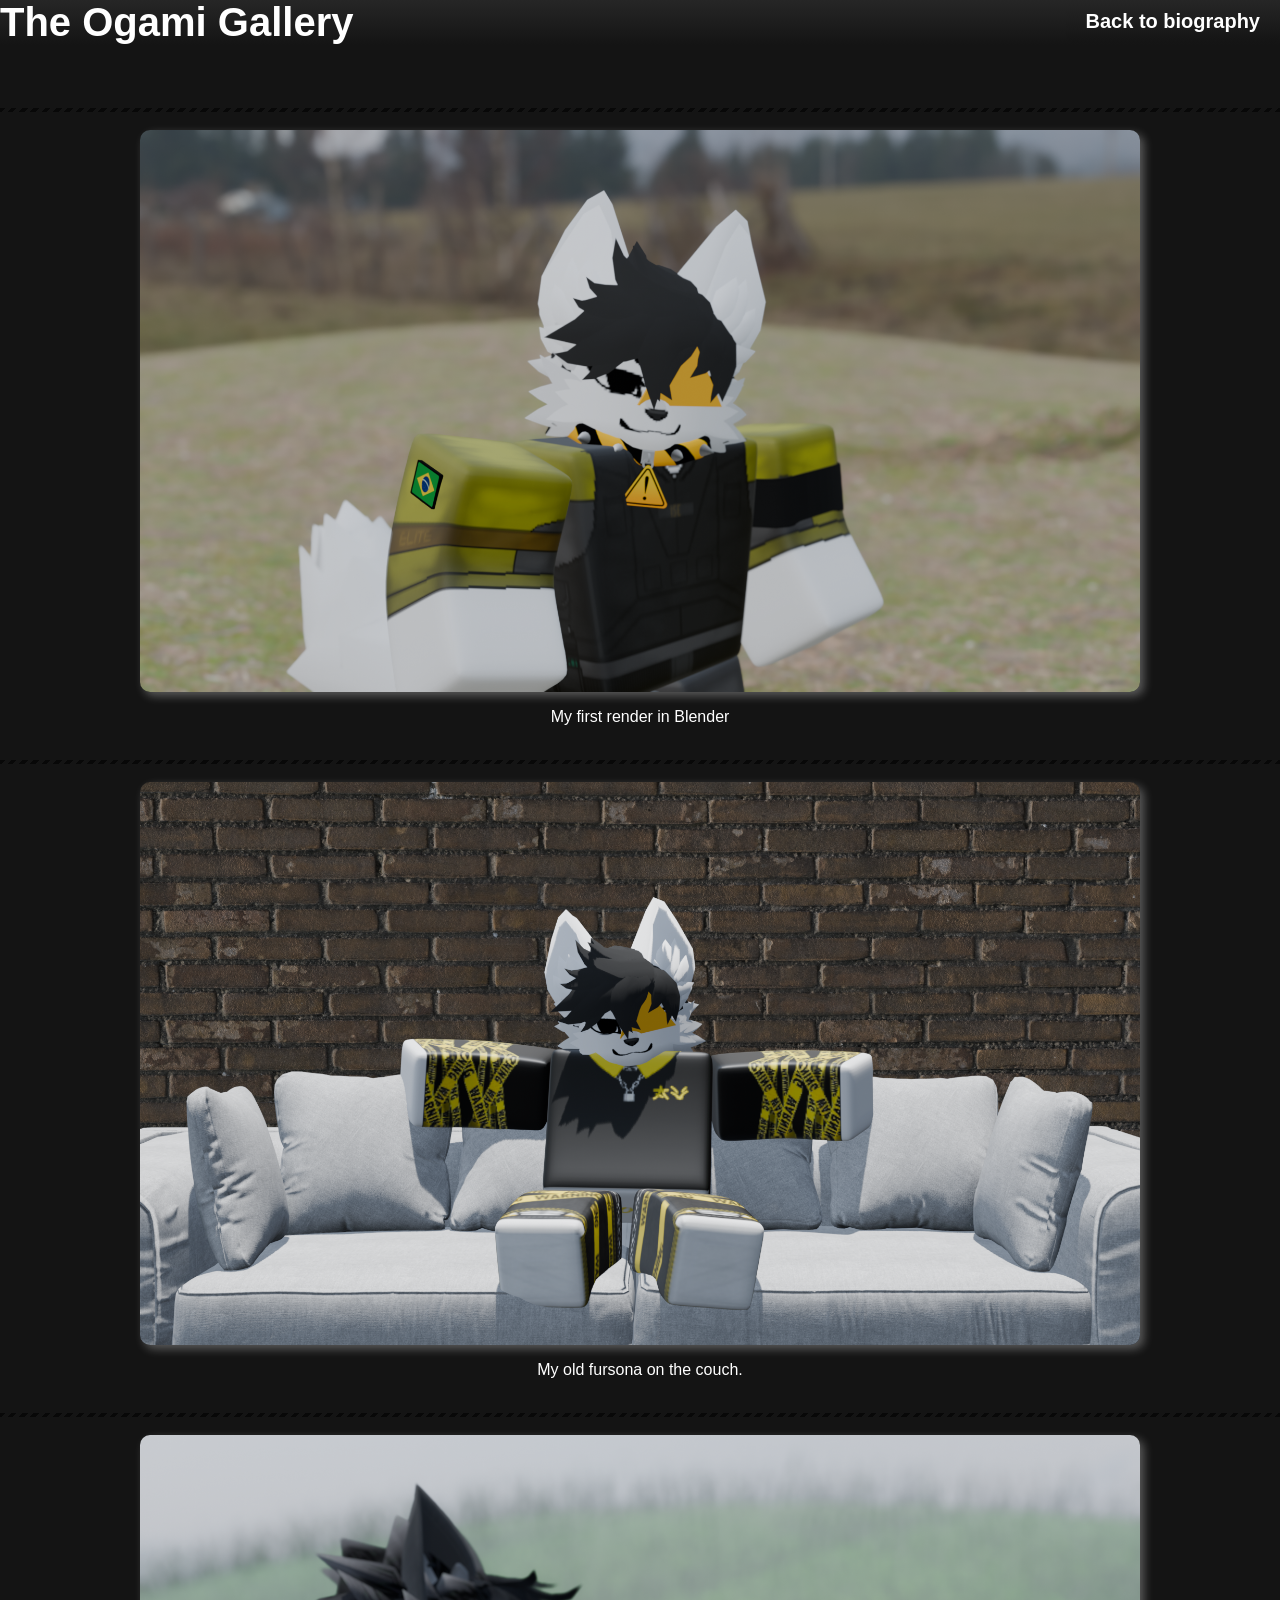
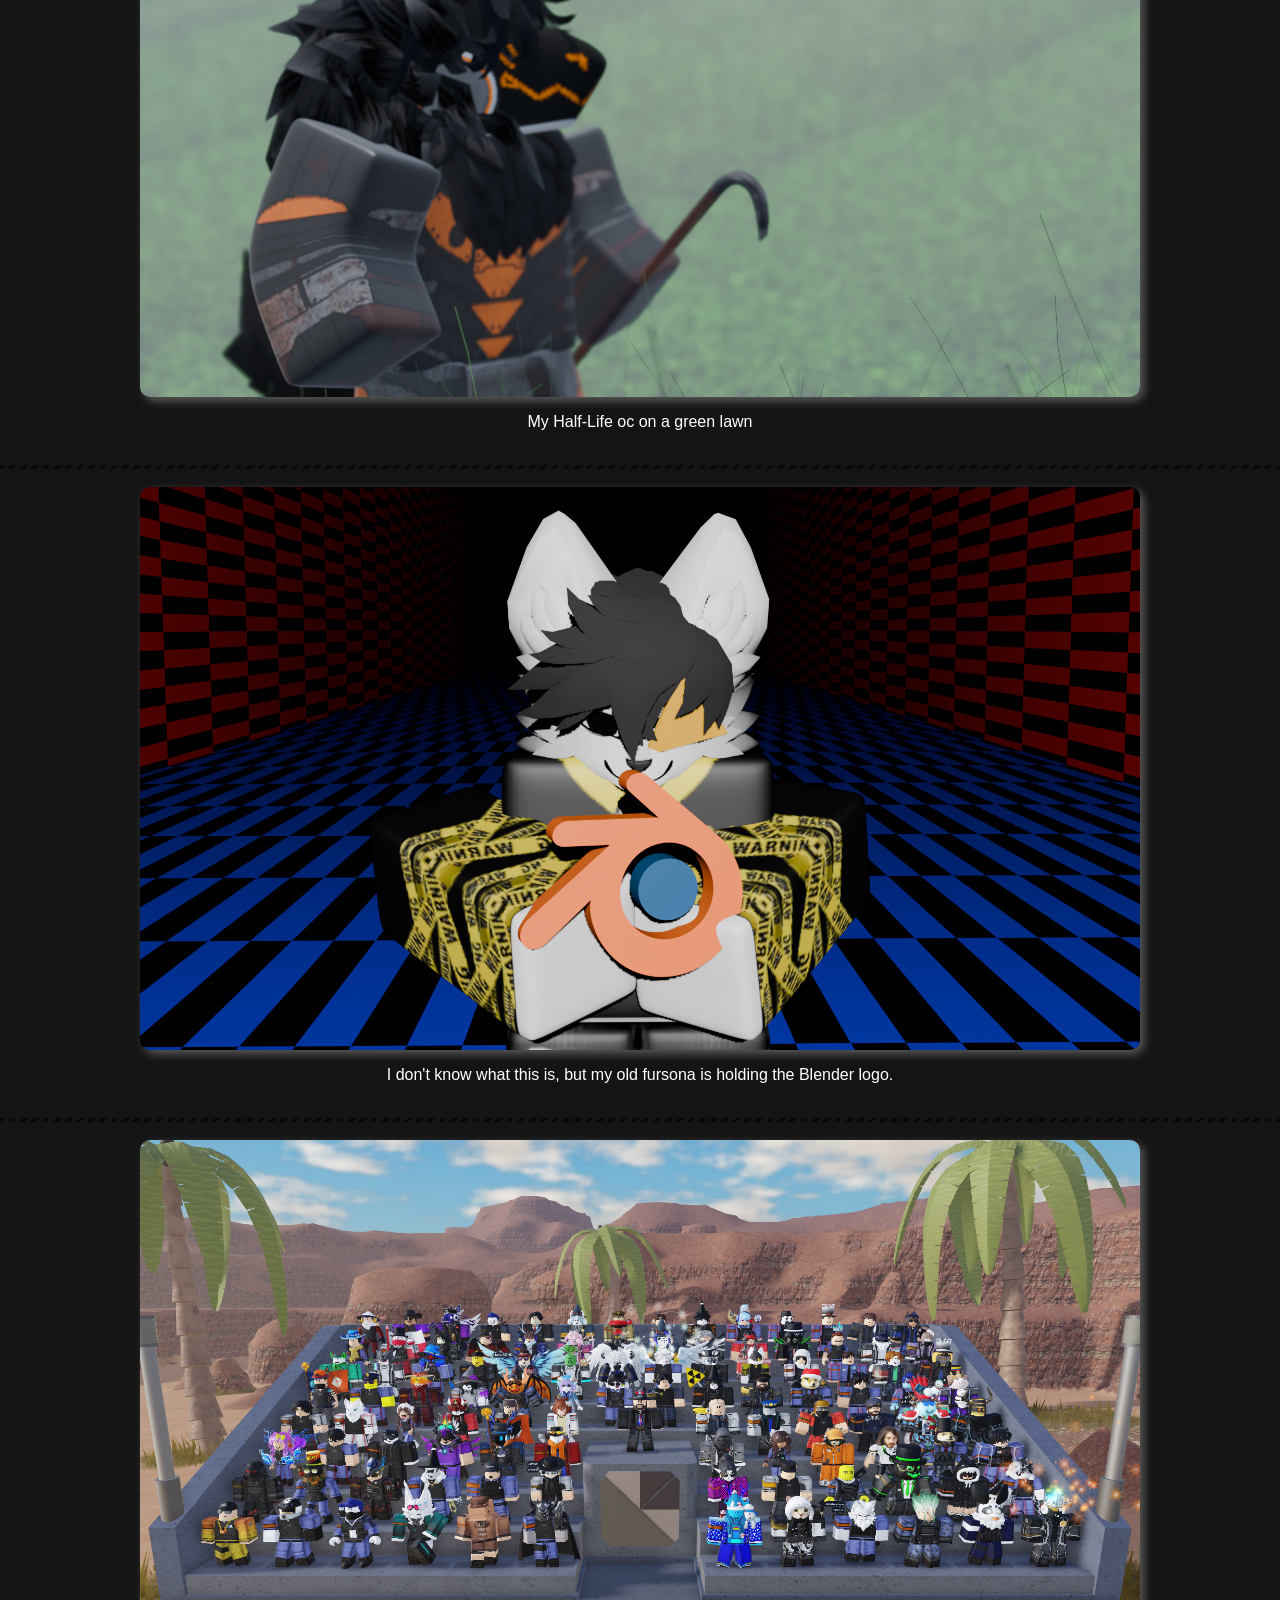
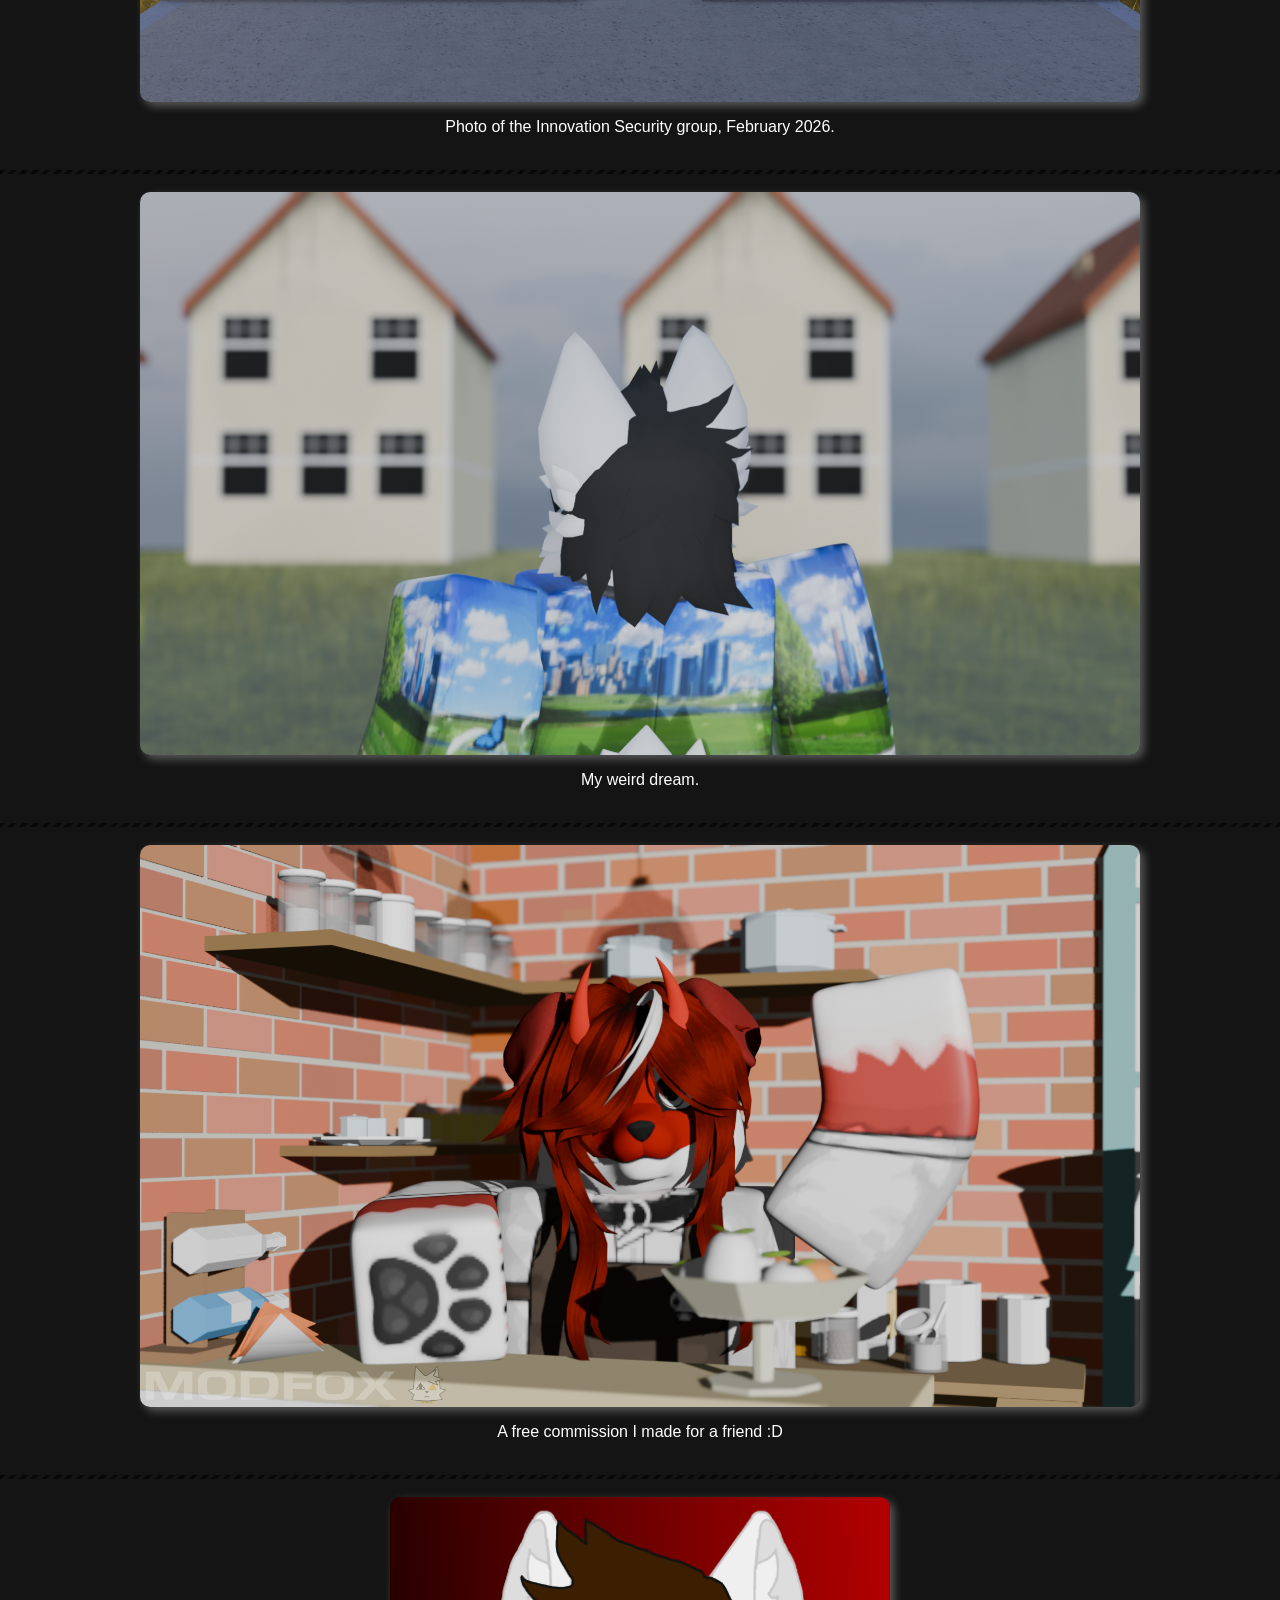
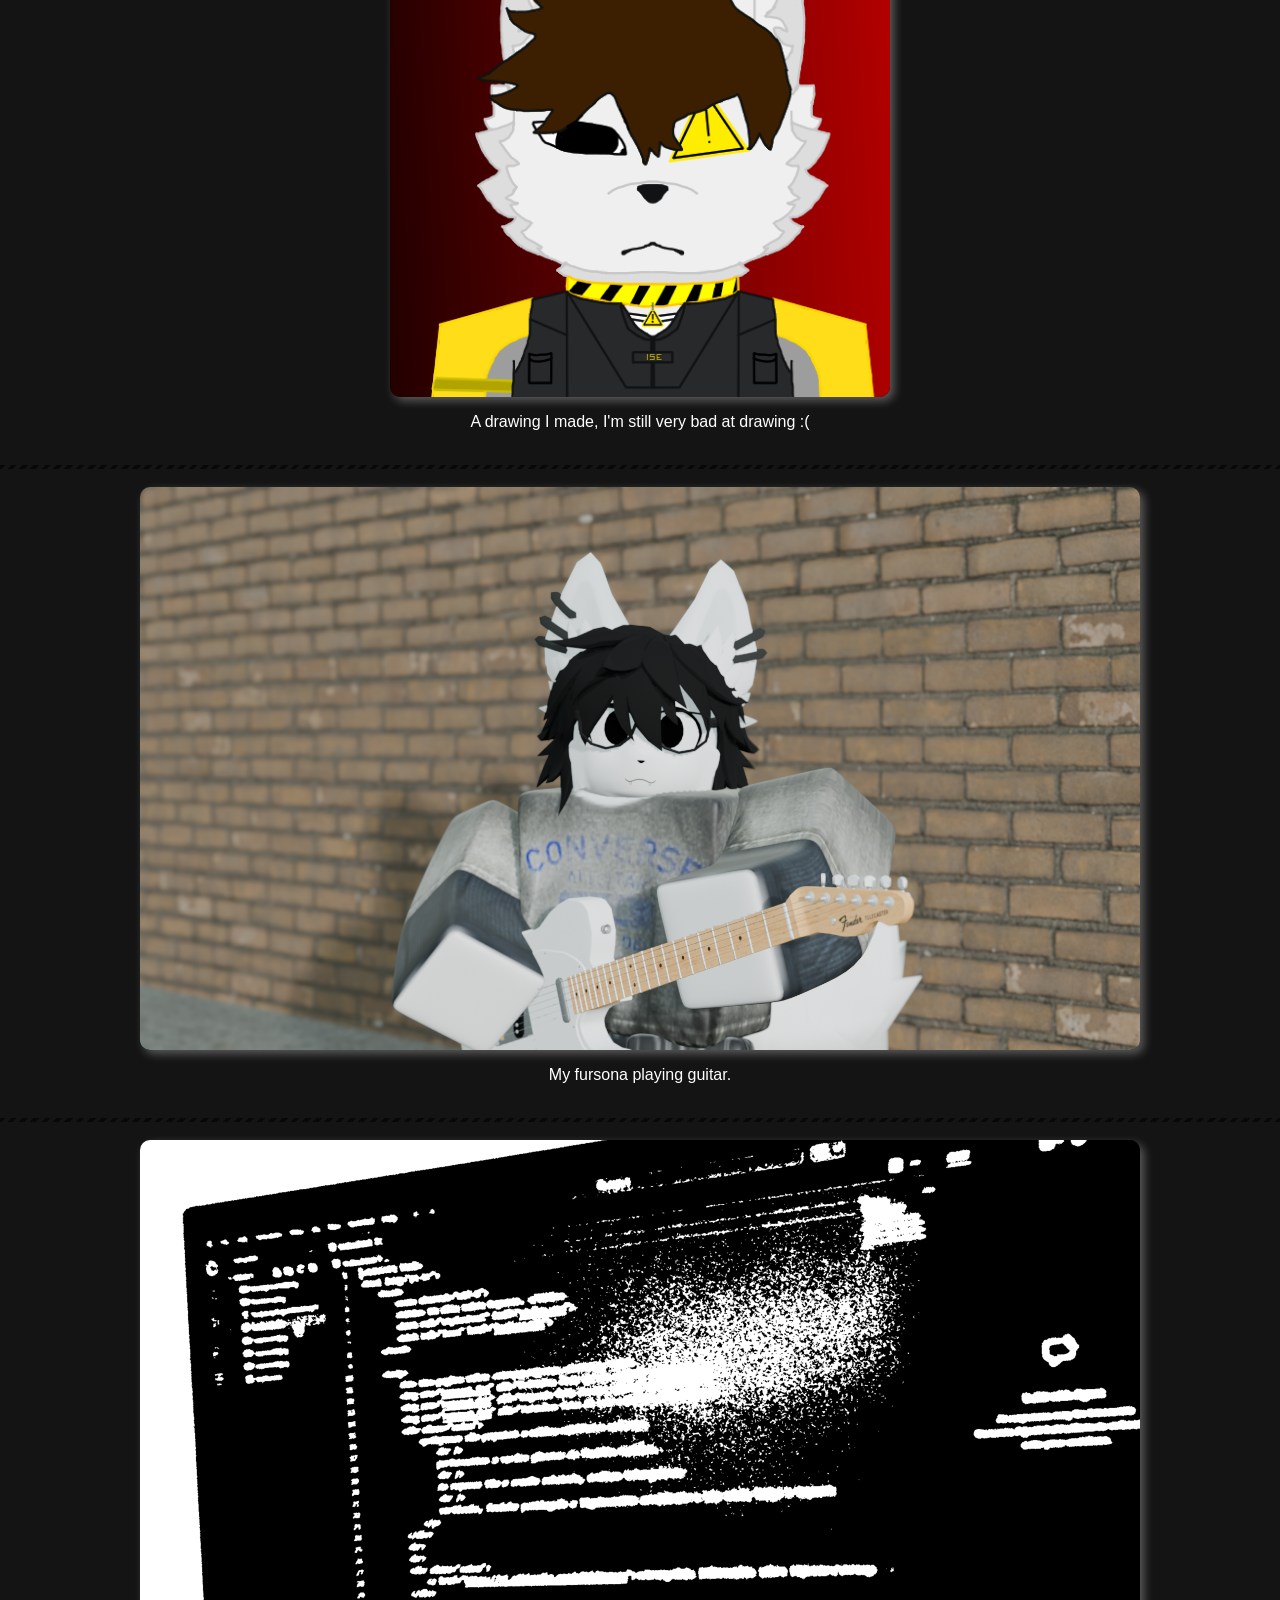
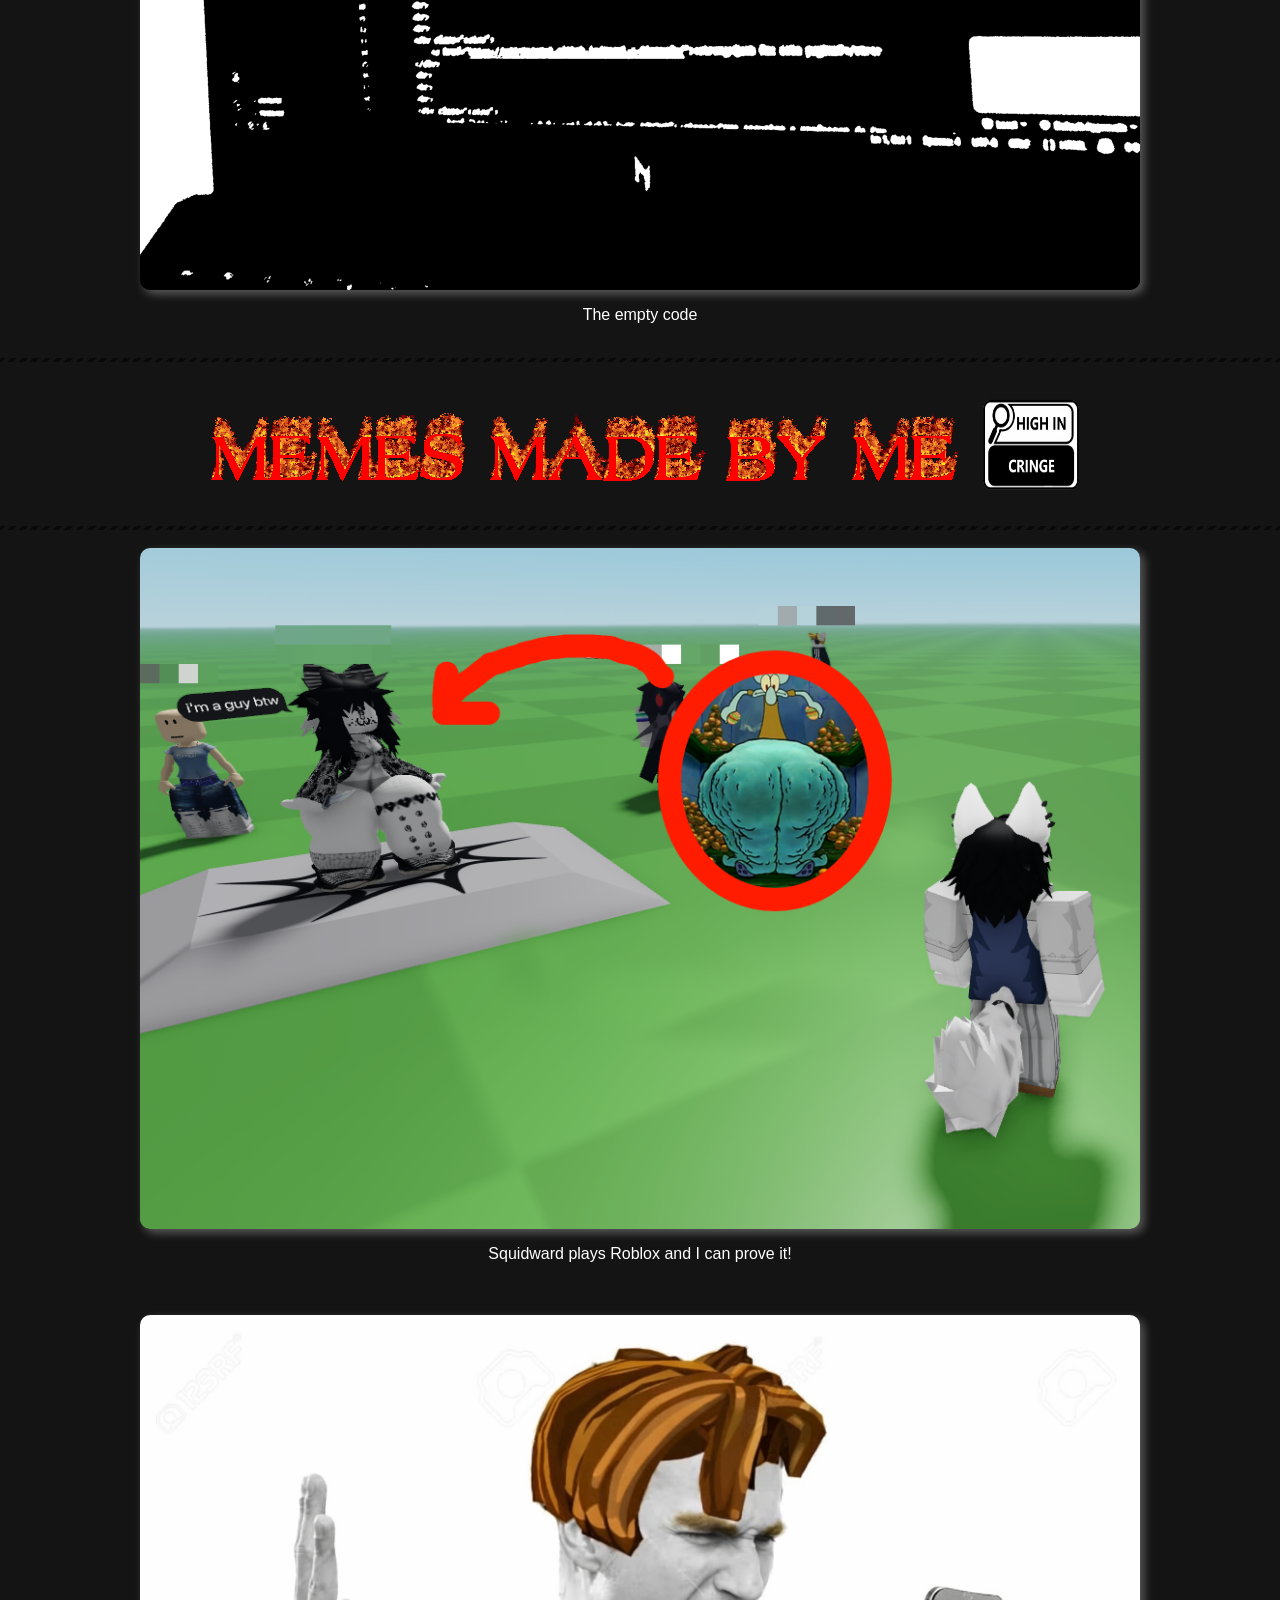
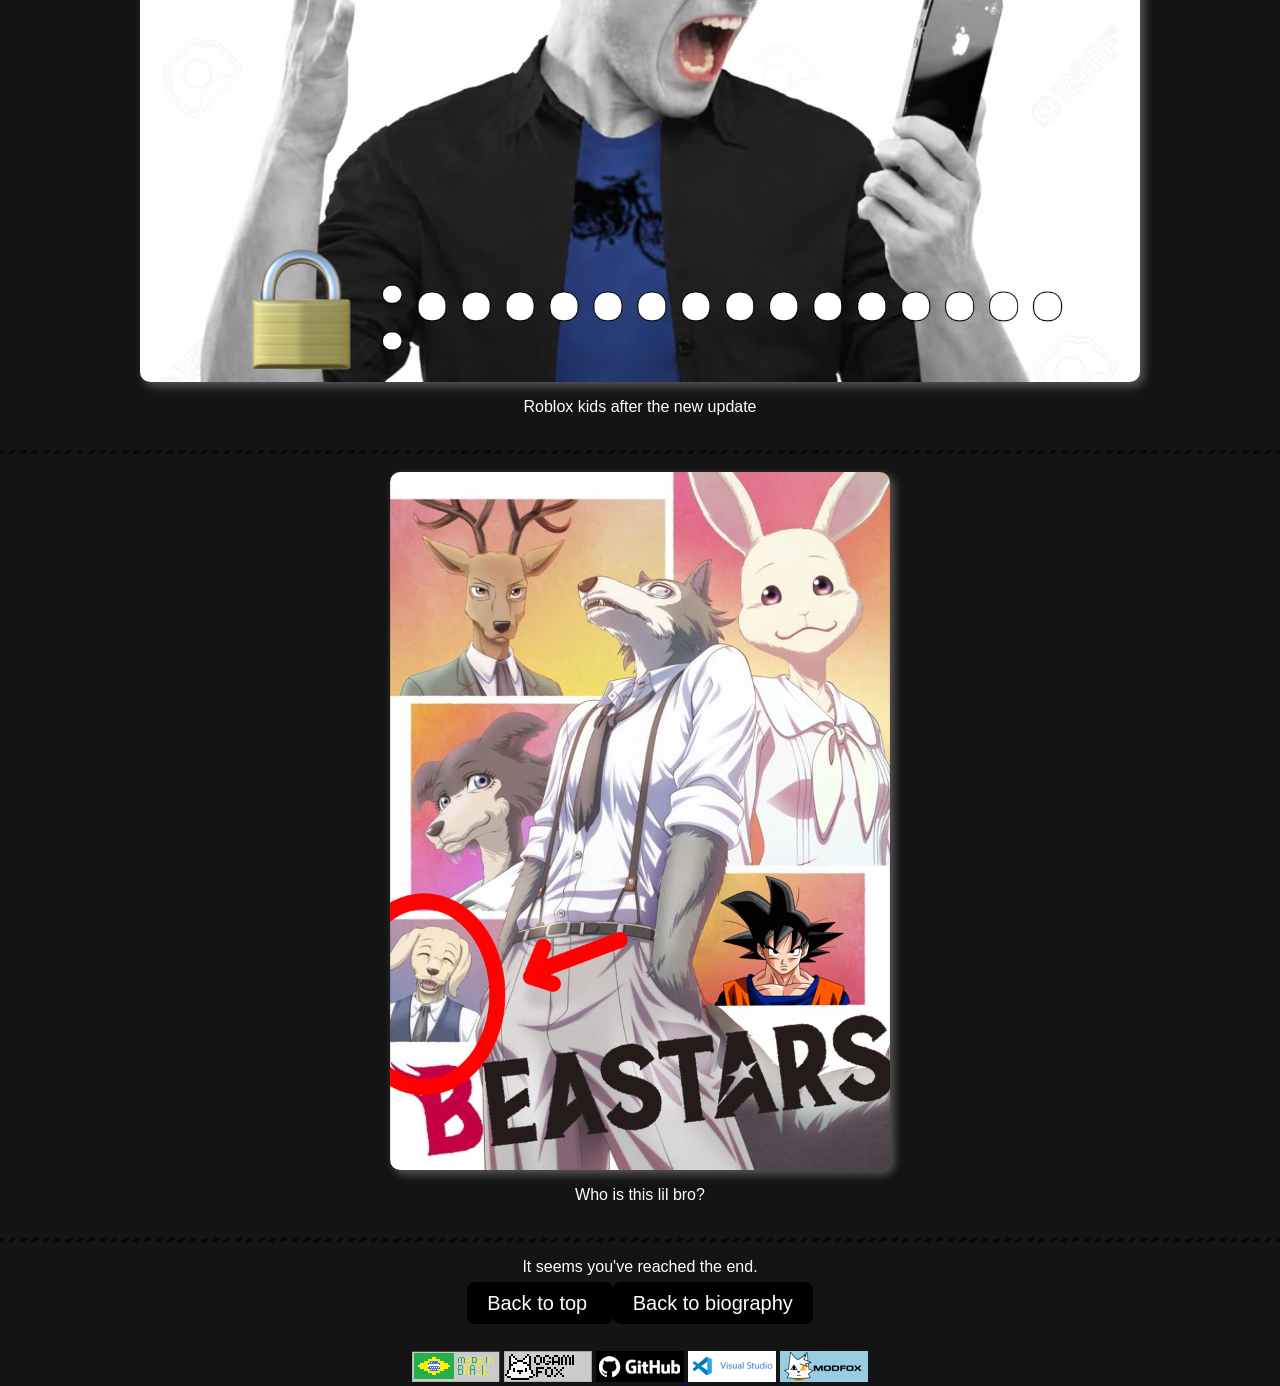
==== galeria.html @ 30179aae "Add files via upload" ====
<html lang="en">
<head>
    <meta charset="UTF-8">
    <meta name="viewport" content="width=device-width, initial-scale=1.0">
    <title>Ogami's Gallery</title>
    <link rel="stylesheet" href="gstyles.css">
    <link rel="icon" href="photosource/obi/FoxIco.png">
</head>
<body>
    <h1 class="title"> The Ogami Gallery <a href="https://p3dr0r4p0s0.github.io/Ogami-s-Biografy/" class="voltar"> Back to biography </a></h1>
    <p class="quebralinha"></p>
    <br>
    <br>
    <div class="linha"></div>
    <br>
    <img src="photosource/ogp/OgamiBlender.png" class="imagem" width="1000">
    <p class="quebralinha"></p>
    <p class="nome"> My first render in Blender </p>
    <br>
    <div class="linha"></div>
    <br>
    <img src="photosource/ogp/OgamiOnSofa.png" class="imagem" width="1000">
    <p class="quebralinha"></p>
    <p class="nome"> My old fursona on the couch. </p>
    <br>
    <div class="linha"></div>
    <br>
    <img src="photosource/ogp/ProtogenOnGreenLand.png" class="imagem" width="1000">
    <p class="quebralinha"></p>
    <p class="nome"> My Half-Life oc on a green lawn</p>
    <br>
    <div class="linha"></div>
    <br>
    <img src="photosource/ogp/TheBlenderPower.png" class="imagem" width="1000">
    <p class="quebralinha"></p>
    <p class="nome"> I don't know what this is, but my old fursona is holding the Blender logo. </p>
    <br>
    <div class="linha"></div>
    <br>
    <img src="photosource/ogp/ISgroupphoto.png" class="imagem" width="1000">
    <p class="quebralinha"></p>
    <p class="nome"> Photo of the Innovation Security group, February 2026. </p>
    <br>
    <div class="linha"></div>
    <br>
    <img src="photosource/ogp/MyWeirdDream.png" class="imagem" width="1000">
    <p class="quebralinha"></p>
    <p class="nome"> My weird dream. </p>
    <br>
    <div class="linha"></div>
    <br>
    <img src="photosource/ogp/NaomiComission.png" class="imagem" width="1000">
    <p class="quebralinha"></p>
    <p class="nome"> A free commission I made for a friend :D </p>
    <br>
    <div class="linha"></div>
    <br> 
    <img src="photosource/ogp/etgogami.png" class="imagem" width="500">
    <p class="quebralinha"></p>
    <p class="nome"> A drawing I made, I'm still very bad at drawing :( </p>
    <br>
    <div class="linha"></div>
    <br>
    <img src="photosource/ogp/Ogamiandguitar.png" class="imagem" width="1000">
    <p class="quebralinha"></p>
    <p class="nome"> My fursona playing guitar. </p>
    <br>
    <div class="linha"></div>
    <br>
    <img src="photosource/ogp/DSCF0048.JPG" class="imagem" width="1000">
    <p class="quebralinha"></p>
    <p class="nome"> The empty code </p>
    <br>
    <div class="linha"></div>
    <br>
    <br>
    <div class="titulomeme">
        <img src="photosource/ogp/ogi/texto.gif">
        <img src="photosource/ogp/ogi/altoem.png" width="100px">
    </div>
    <br>
    <br>
    <div class="linha"></div>
    <br>
    <img src="photosource/ogp/LulaMulusco.png" class="imagem" width="1000">
    <p class="quebralinha"></p>
    <p class="nome"> Squidward plays Roblox and I can prove it! </p>
    <br>
    <div class="lina"></div>
    <br>
    <img src="photosource/ogp/BaconHair.png" class="imagem" width="1000">
    <p class="quebralinha"></p>
    <p class="nome"> Roblox kids after the new update </p>
    <br>
    <div class="linha"></div>
    <br>
    <img src="photosource/ogp/Quemeesseneguinho.png" class="imagem" width="500px">
    <p class="quebralinha"></p>
    <p class="nome"> Who is this lil bro? </p>
    <br>
    <div class="linha"></div>
    <p class="nome"> It seems you've reached the end. </p>
    <a href="#" class="subir"> Back to top </a>
    <a href="https://p3dr0r4p0s0.github.io/Ogami-s-Biografy/" class="voltar2"> Back to biography </a>
    <br>
    <br>
    <br>
</body>
<footer>
    <img src="photosource/obi/madeinbrazil.png">
    <img src="photosource/obi/obbadge.gif">
    <a href="https://github.com/P3dr0R4p0s0">
        <img src="photosource/obi/github.png">
    </a>
    <img src="photosource/obi/vscode.png">
    <img src="photosource/obi/modfox.png">
</footer>
</html>
---- gstyles.css ----
body {
    margin: 0;
    background-color: #141414;
    text-align: center;

    .title {
        text-align: left;
        font-size: 40px;
        font-family: Arial, Helvetica, sans-serif;
        color: white;
        background: linear-gradient(
            180deg,
            #262626,
            #141414
        );
    }

    .linha {
        height: 4px;
        width: 100%;
        opacity: 0.6;
        background: repeating-linear-gradient(
            -45deg,
            black,
            black 4px,
            transparent 4px,
            transparent 8px
        );
    }

    .quebralinha {
        clear: both;
    }

    .nome {
        font-family: Arial, Helvetica, sans-serif;
        color: white;
    }

    .voltar {
        background: linear-gradient(
            #262626,
            #141414
        );
        color: white;
        float: right;
        padding: 10px 20px;
        text-decoration: none;
        border-radius: 8px;
        font-family: Arial, Helvetica, sans-serif;
        font-size: 20px;
    }

    .voltar2 {
        background-color: black;
        color: white;
        padding: 10px 20px;
        text-decoration: none;
        border-radius: 8px;
        font-family: Arial, Helvetica, sans-serif;
        font-size: 20px;
    }

    .subir {
        background-color: black;
        color: white;
        padding: 10px 20px;
        text-decoration: none;
        border-radius: 8px;
        font-family: Arial, Helvetica, sans-serif;
        font-size: 20px;
    }
}   

.imagem {
    border-radius: 10px;
    box-shadow: 4px 4px 10px rgba(255, 255, 255, 0.3);
}

.titulomeme {
    display: flex;
    gap: 10px;
    justify-content: center;
}
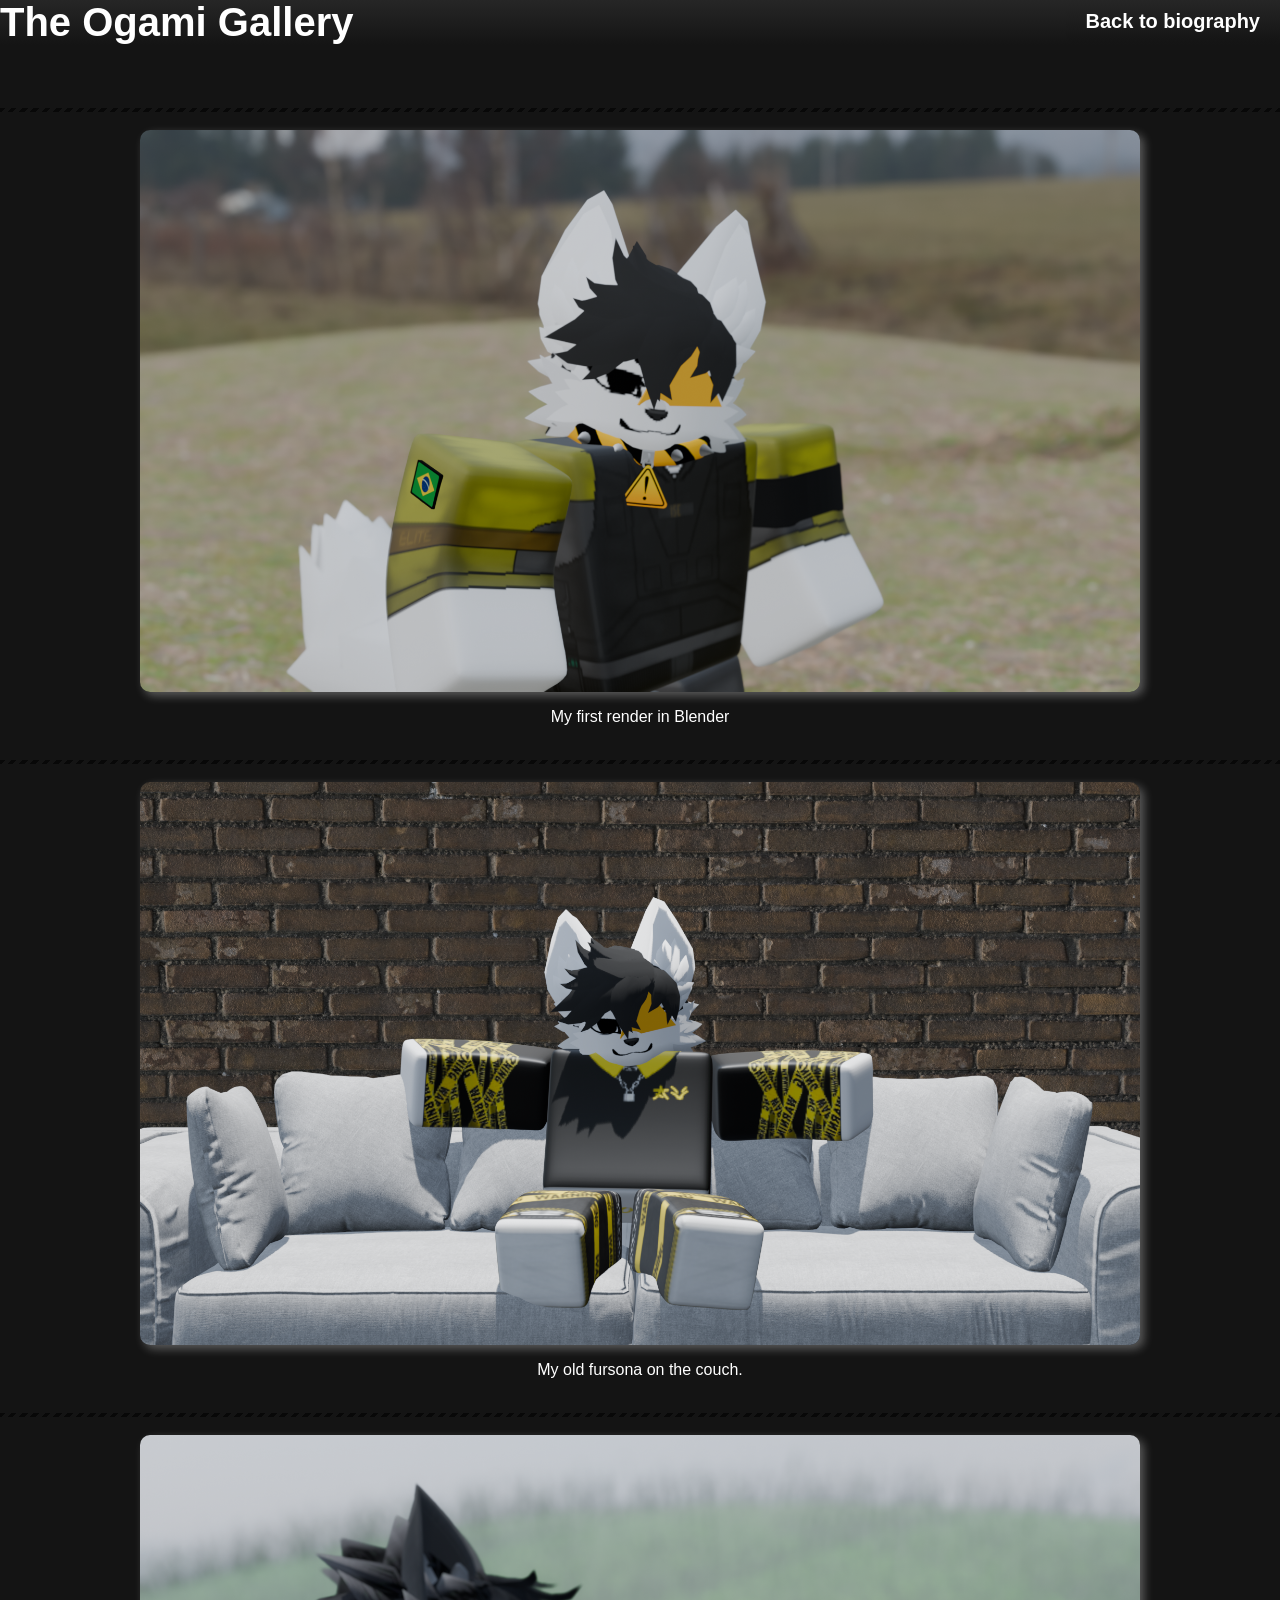
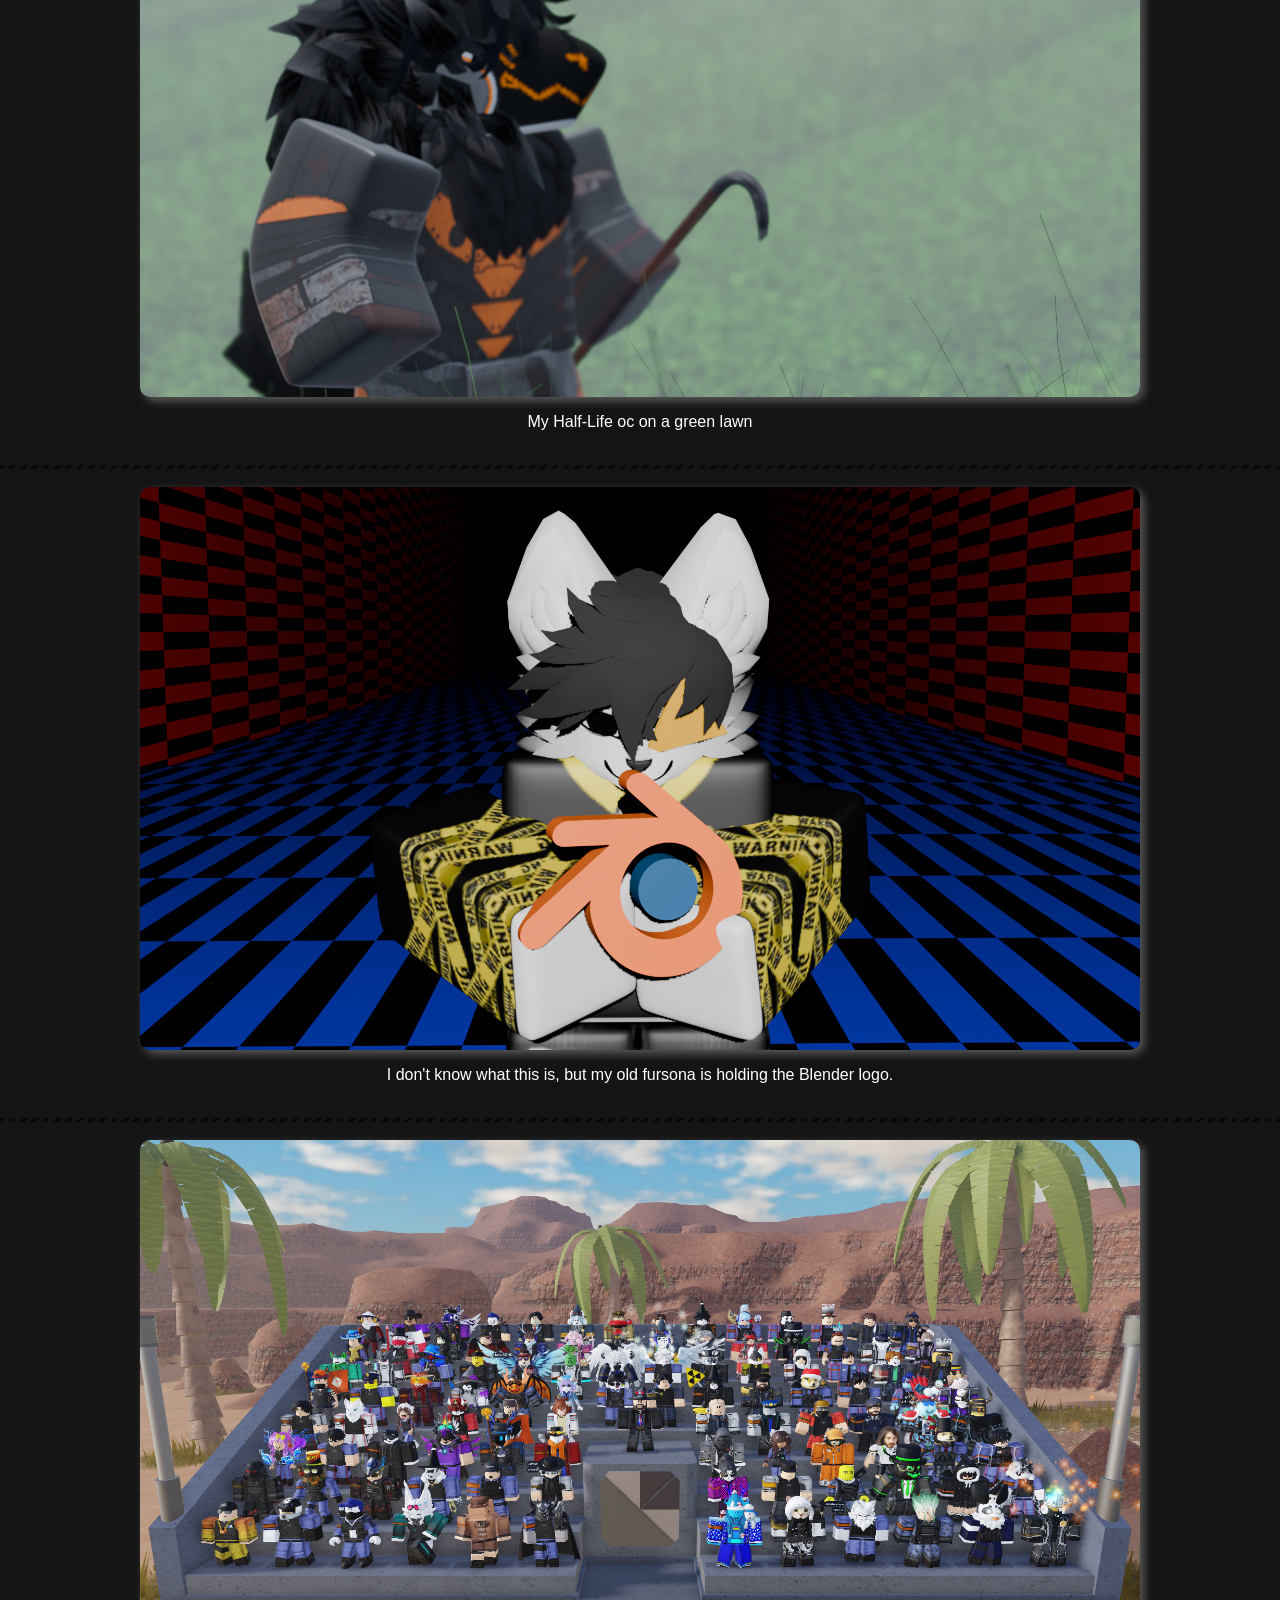
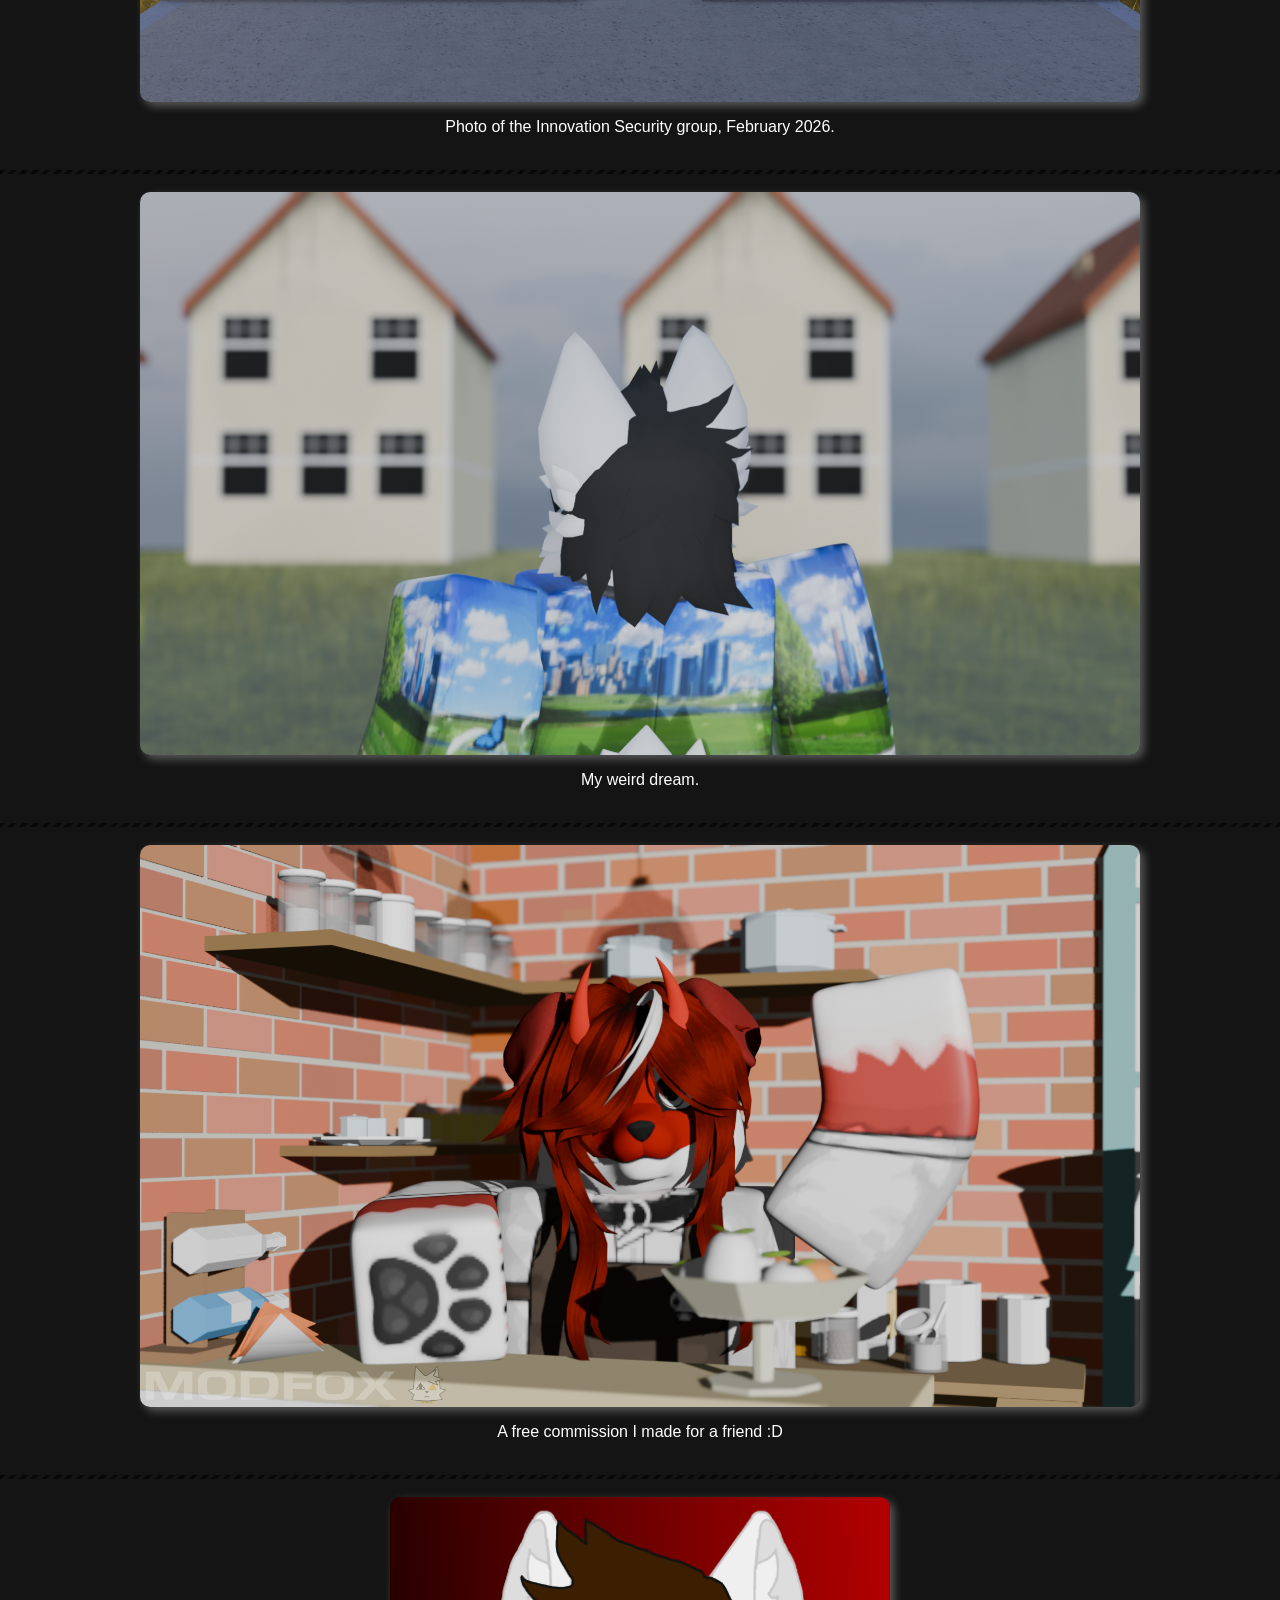
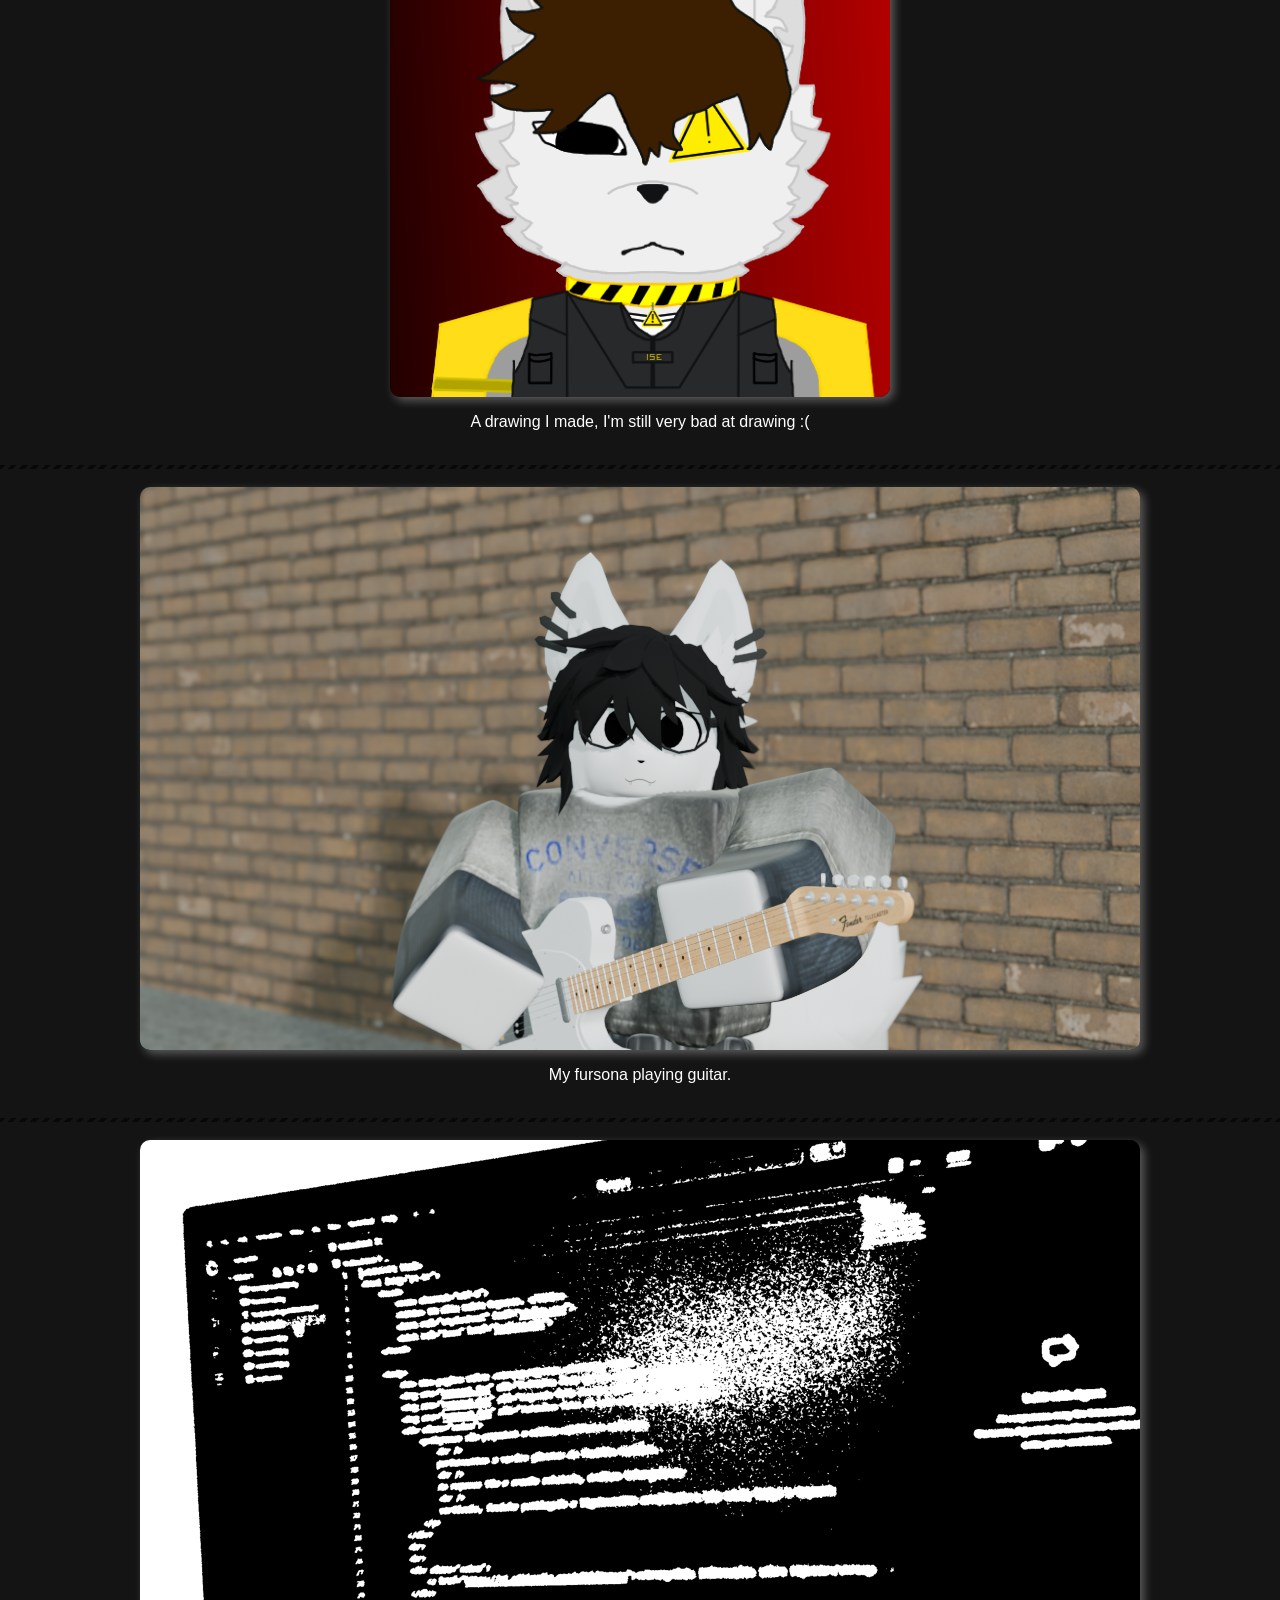
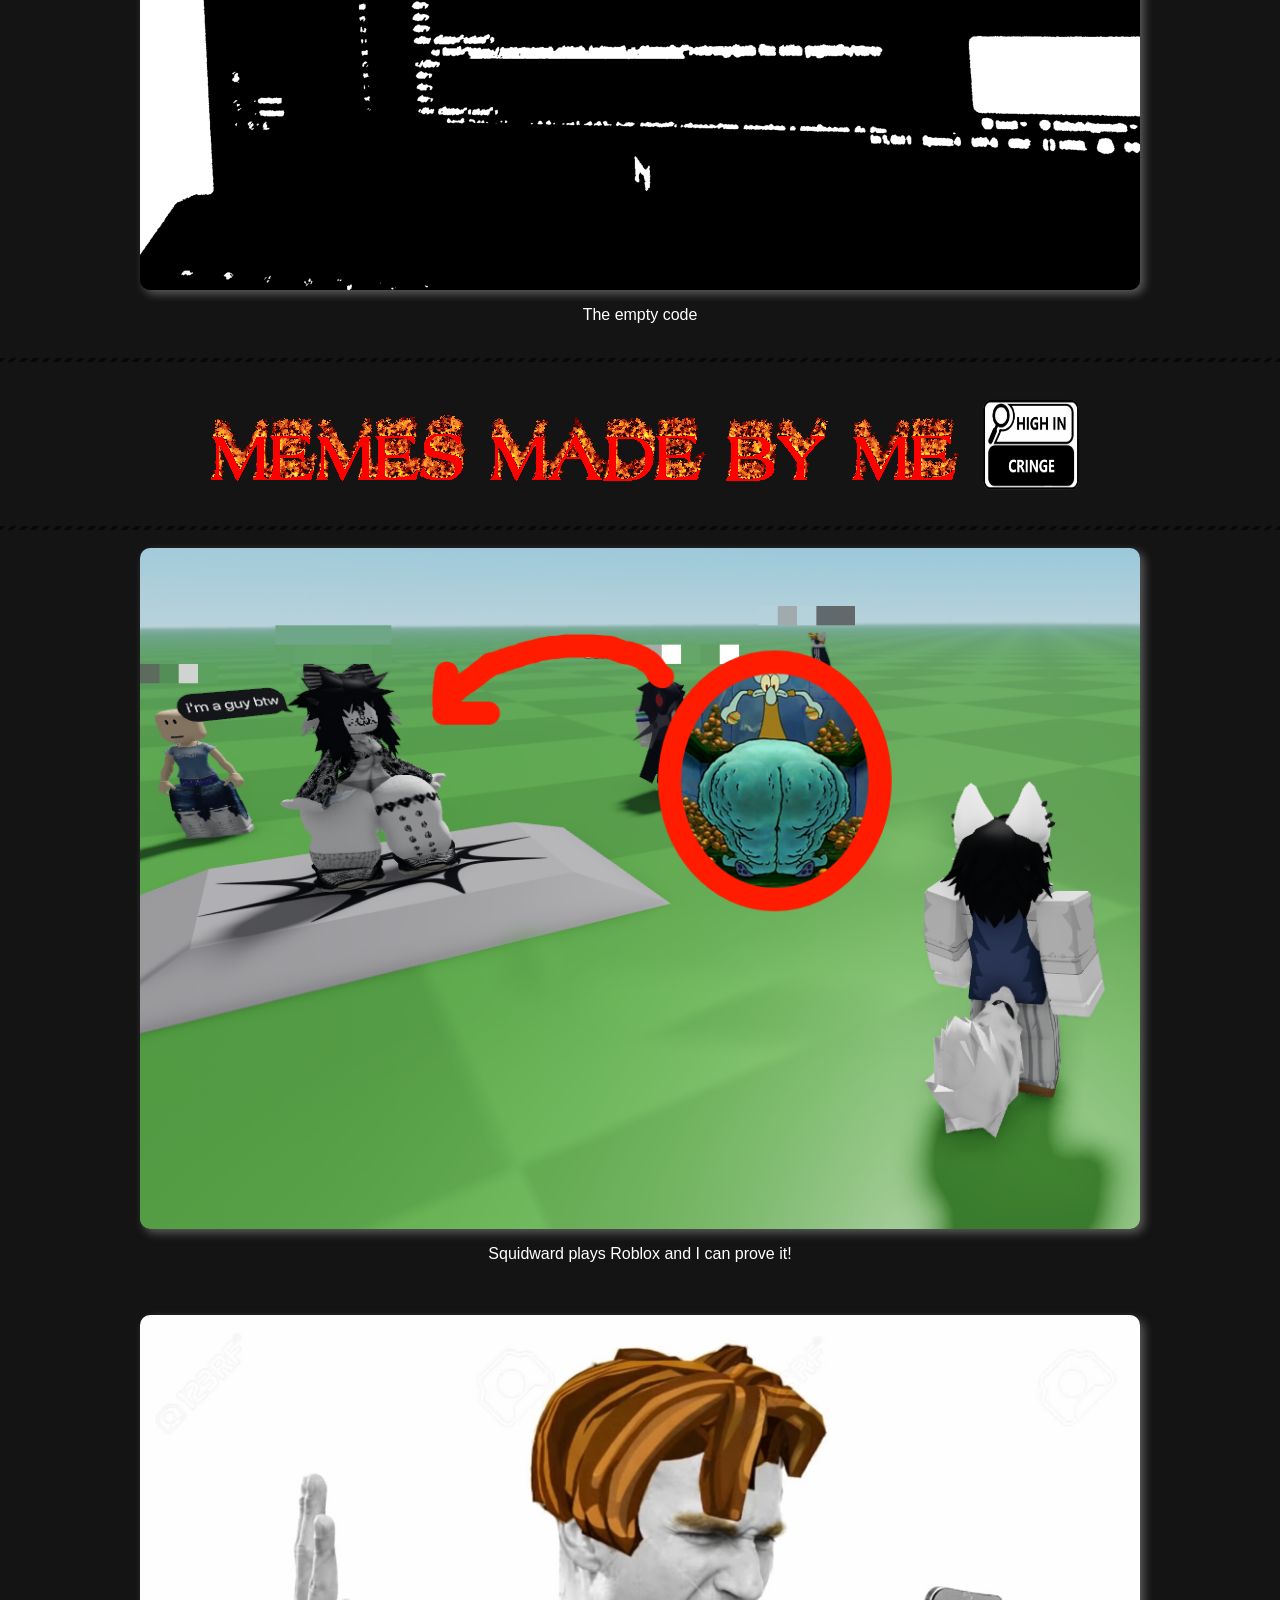
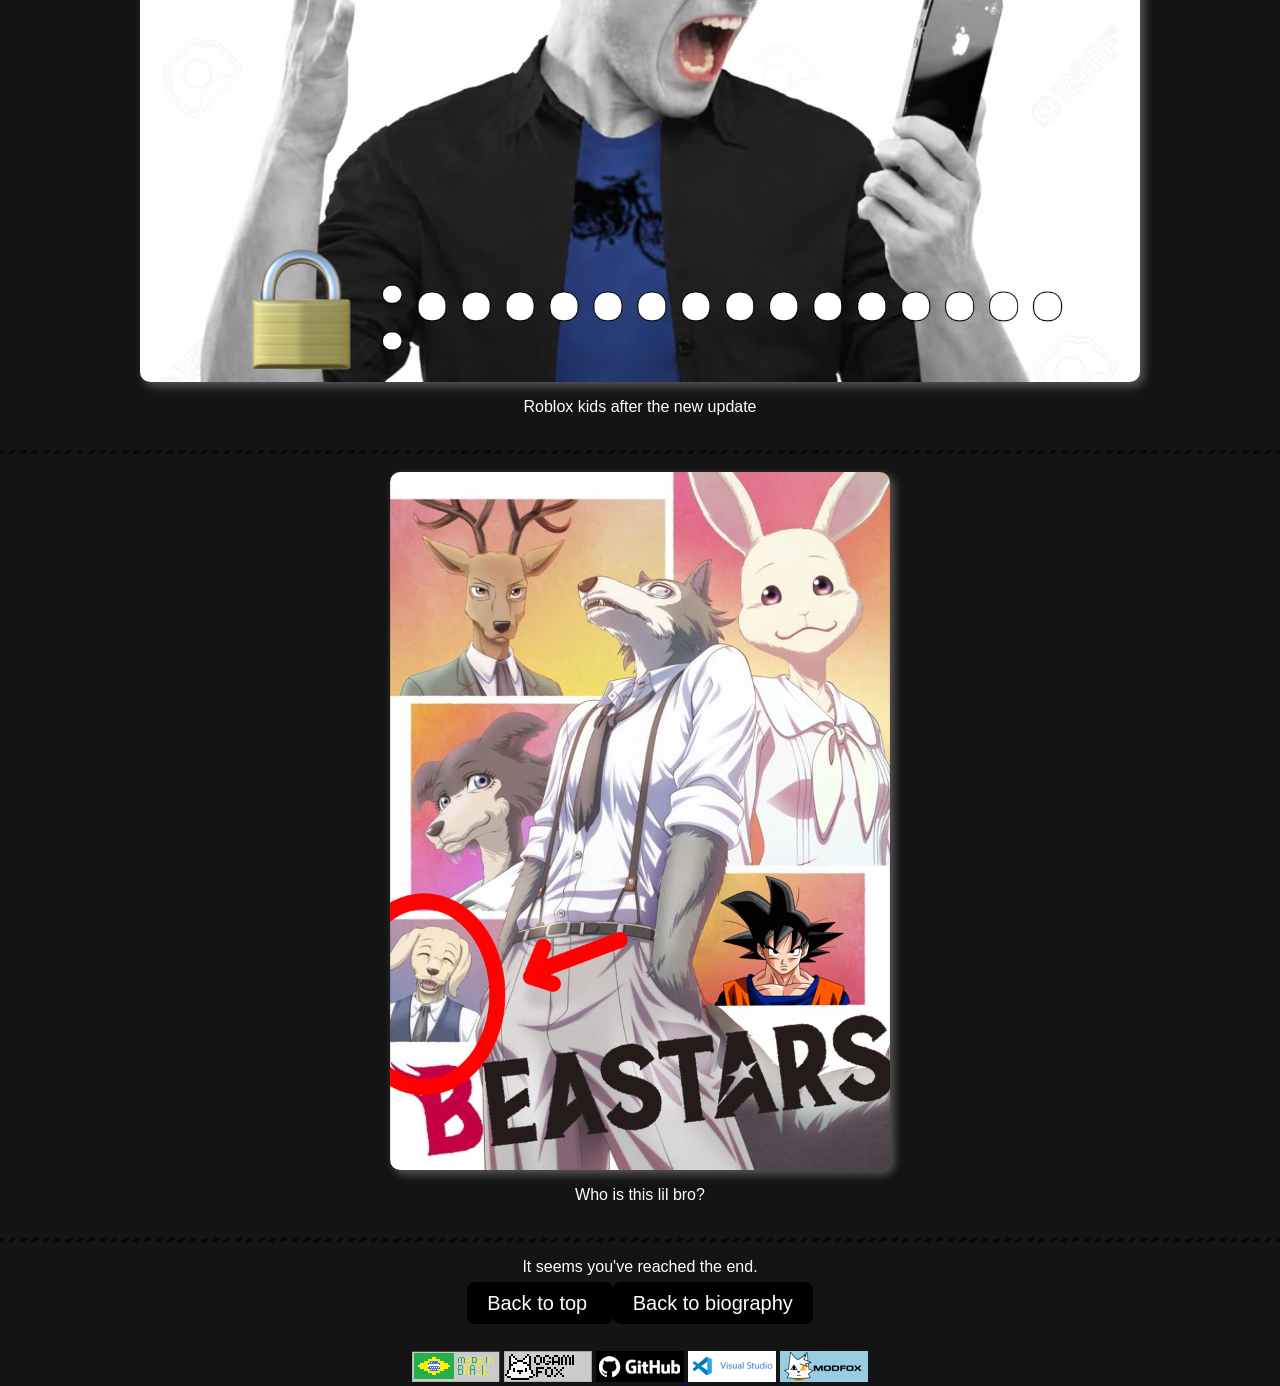
==== commit 4a2a5fe1: "Update galeria.html" ====
--- a/galeria.html
+++ b/galeria.html
@@ -7,7 +7,7 @@
     <link rel="icon" href="photosource/obi/FoxIco.png">
 </head>
 <body>
-    <h1 class="title"> The Ogami Gallery <a href="https://p3dr0r4p0s0.github.io/Ogami-s-Biografy/" class="voltar"> Back to biography </a></h1>
+    <h1 class="title"> The Ogami Gallery <a href="https://p3dr0r4p0s0.github.io/OgamisBiografyenglish/" class="voltar"> Back to biography </a></h1>
     <p class="quebralinha"></p>
     <br>
     <br>
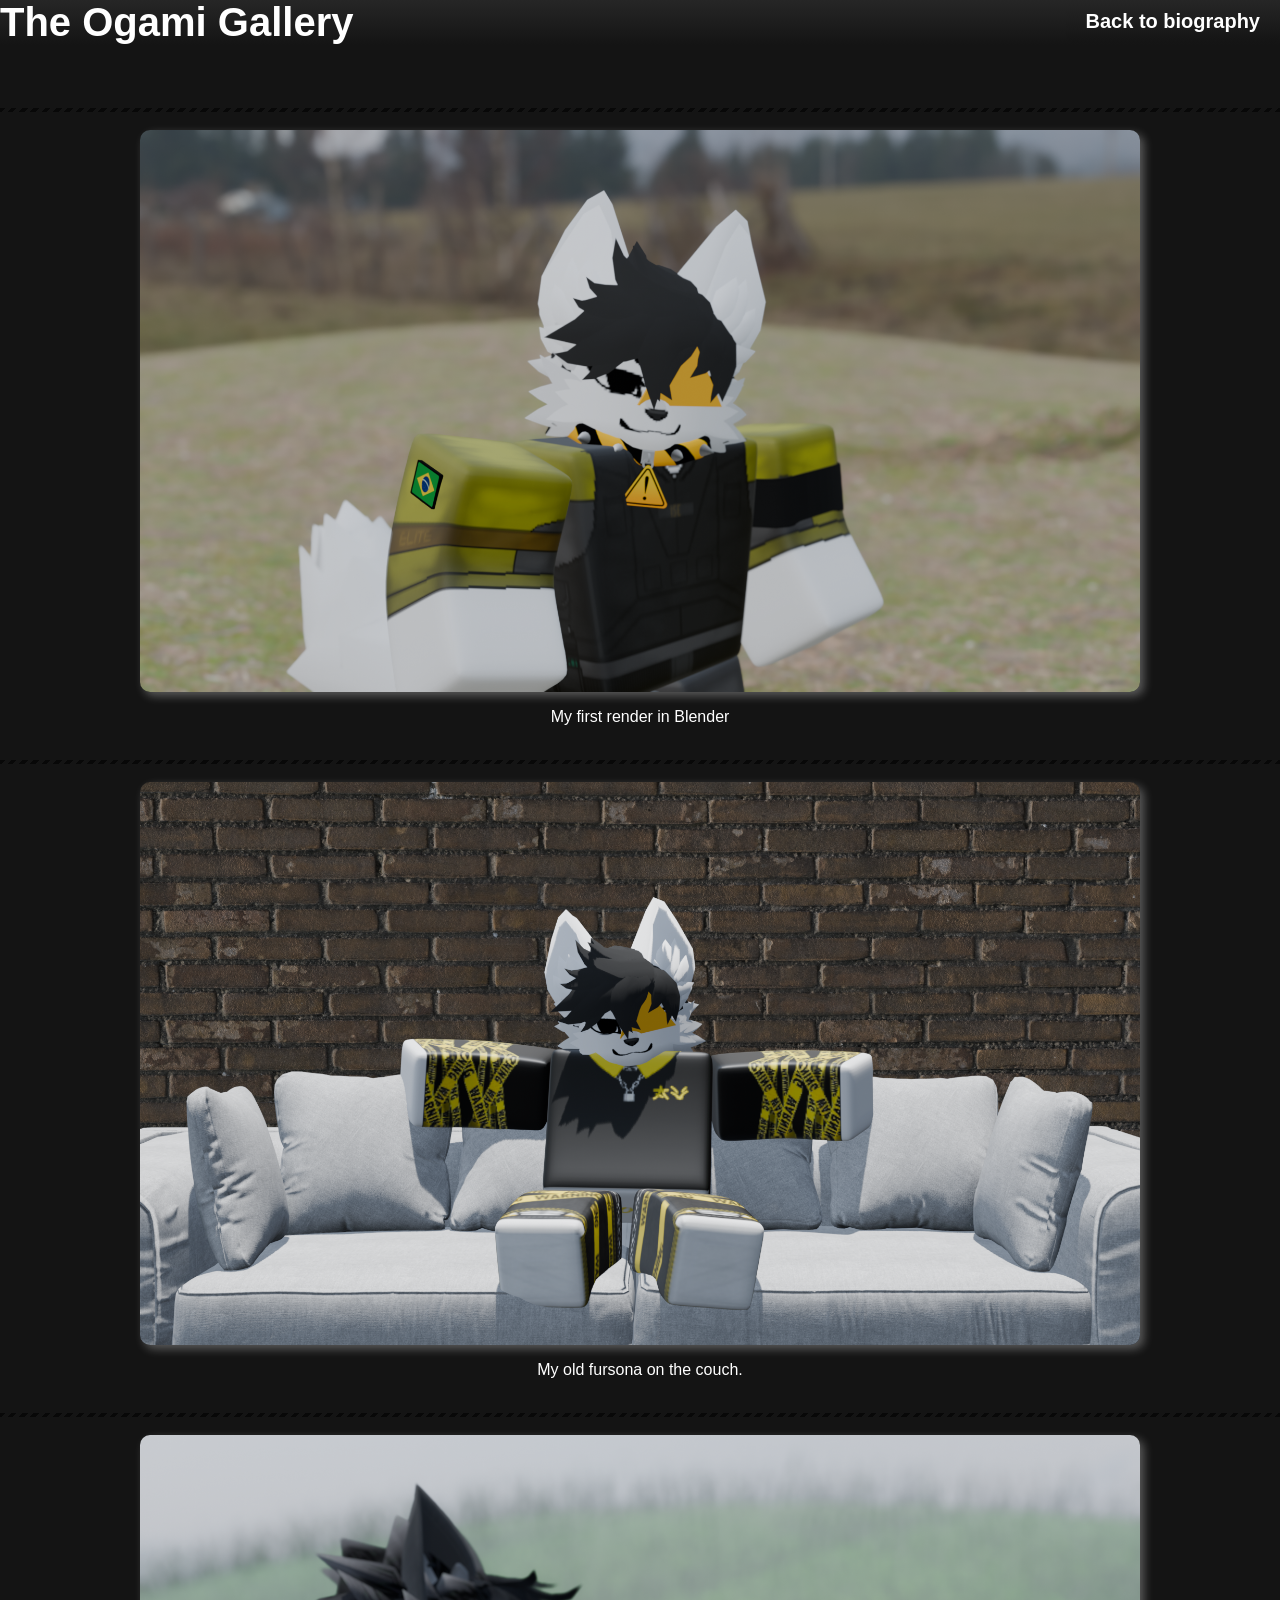
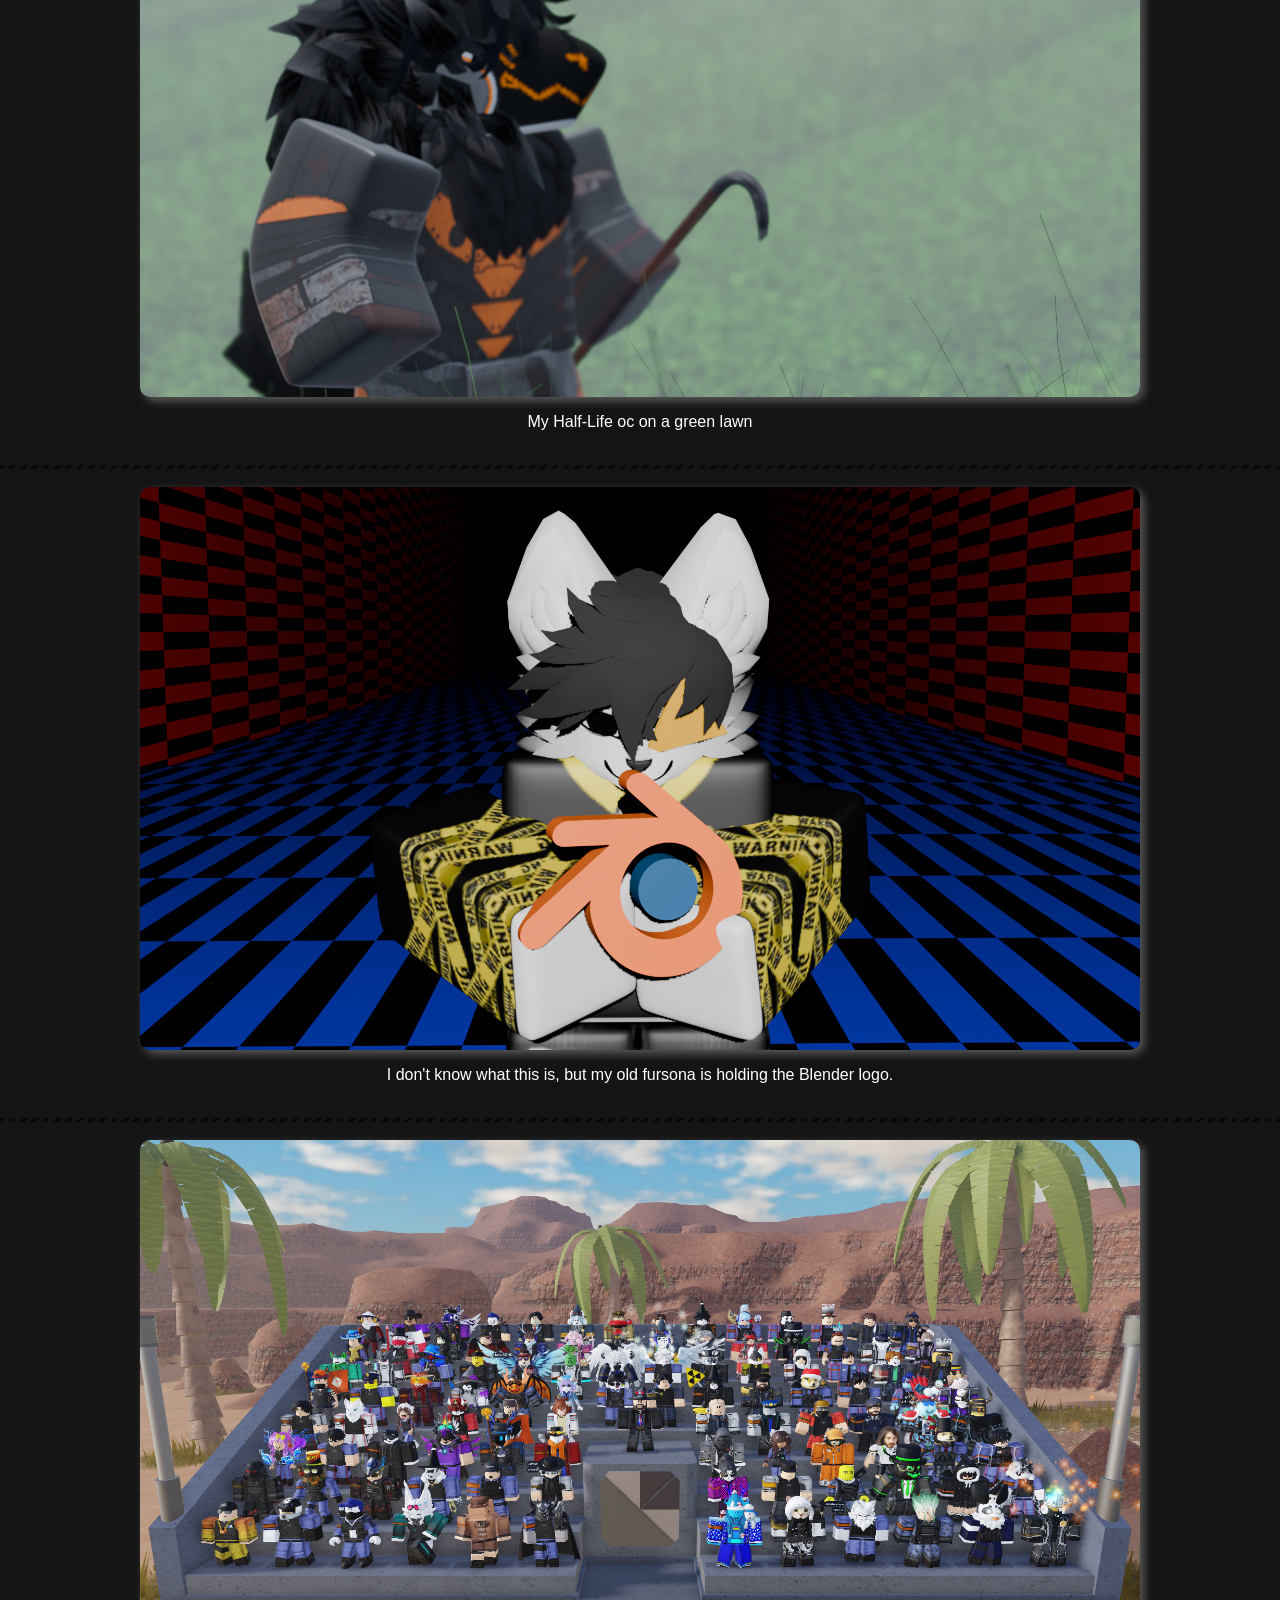
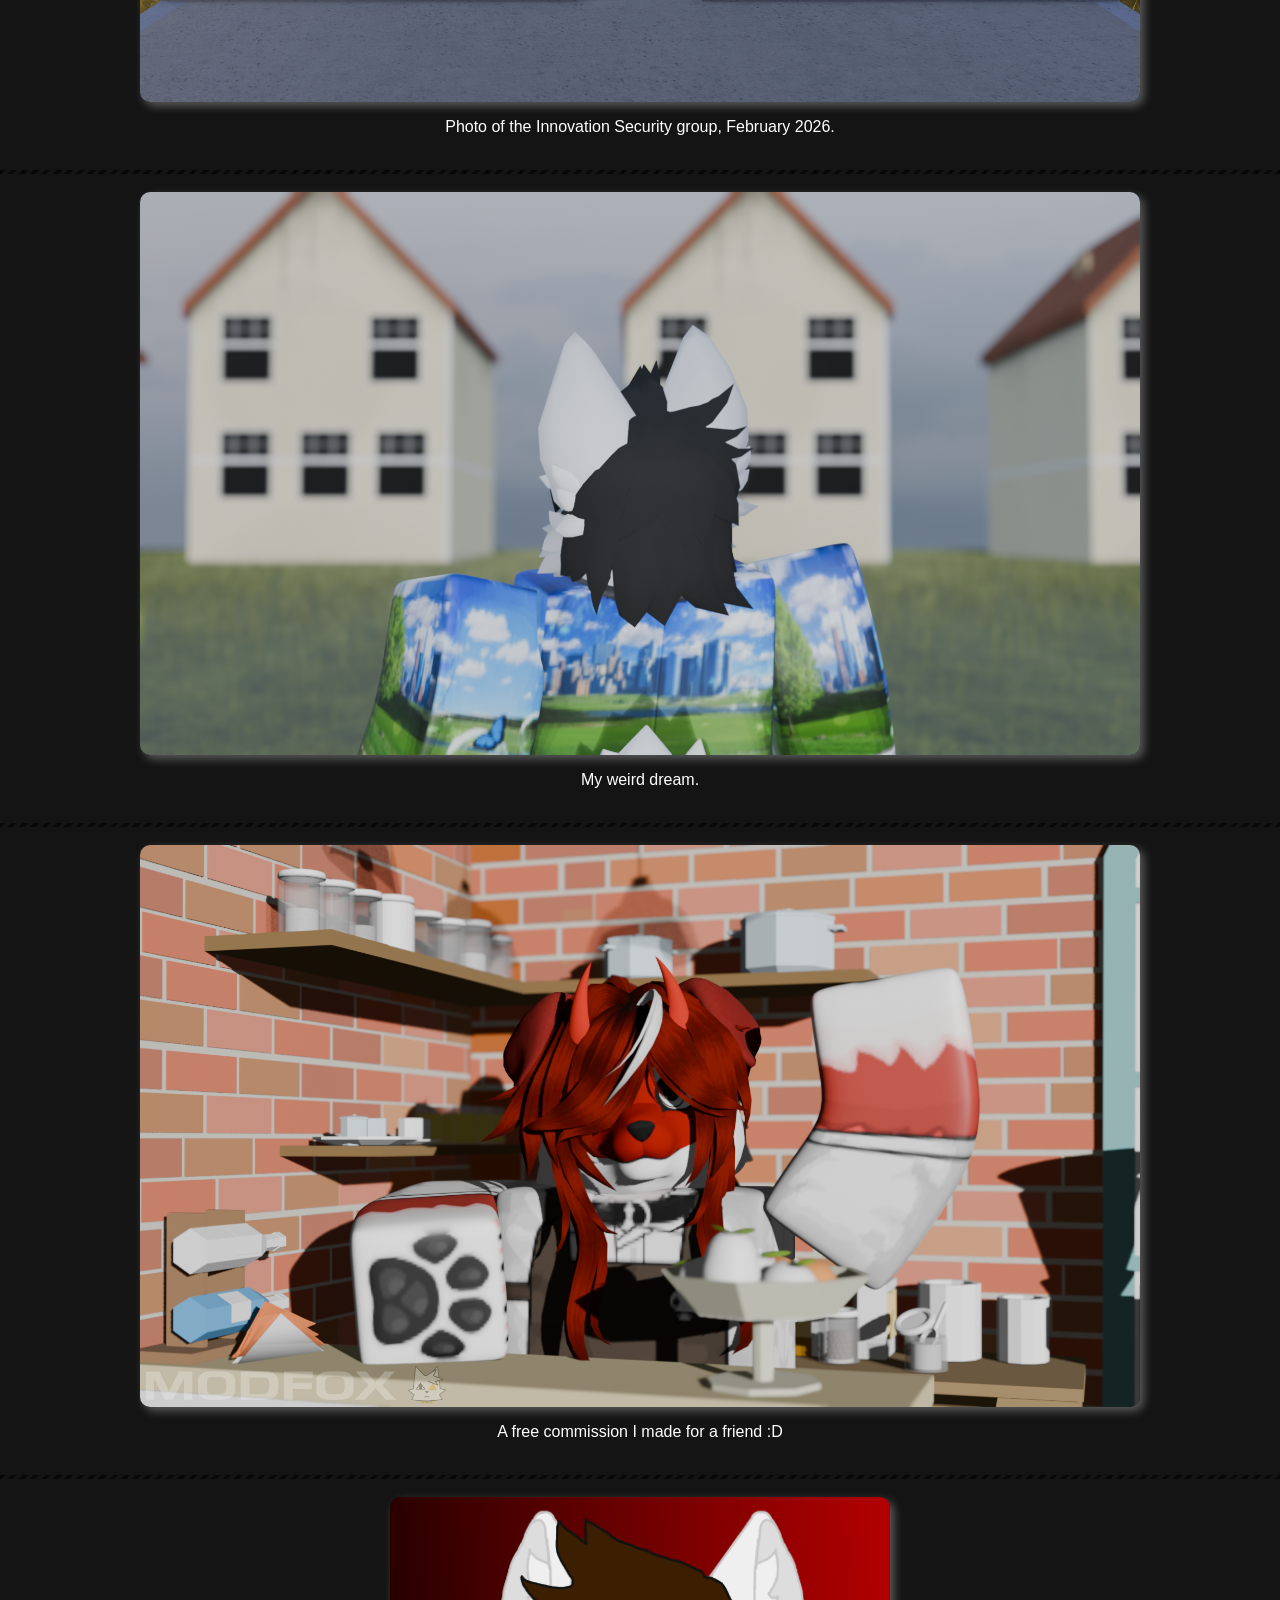
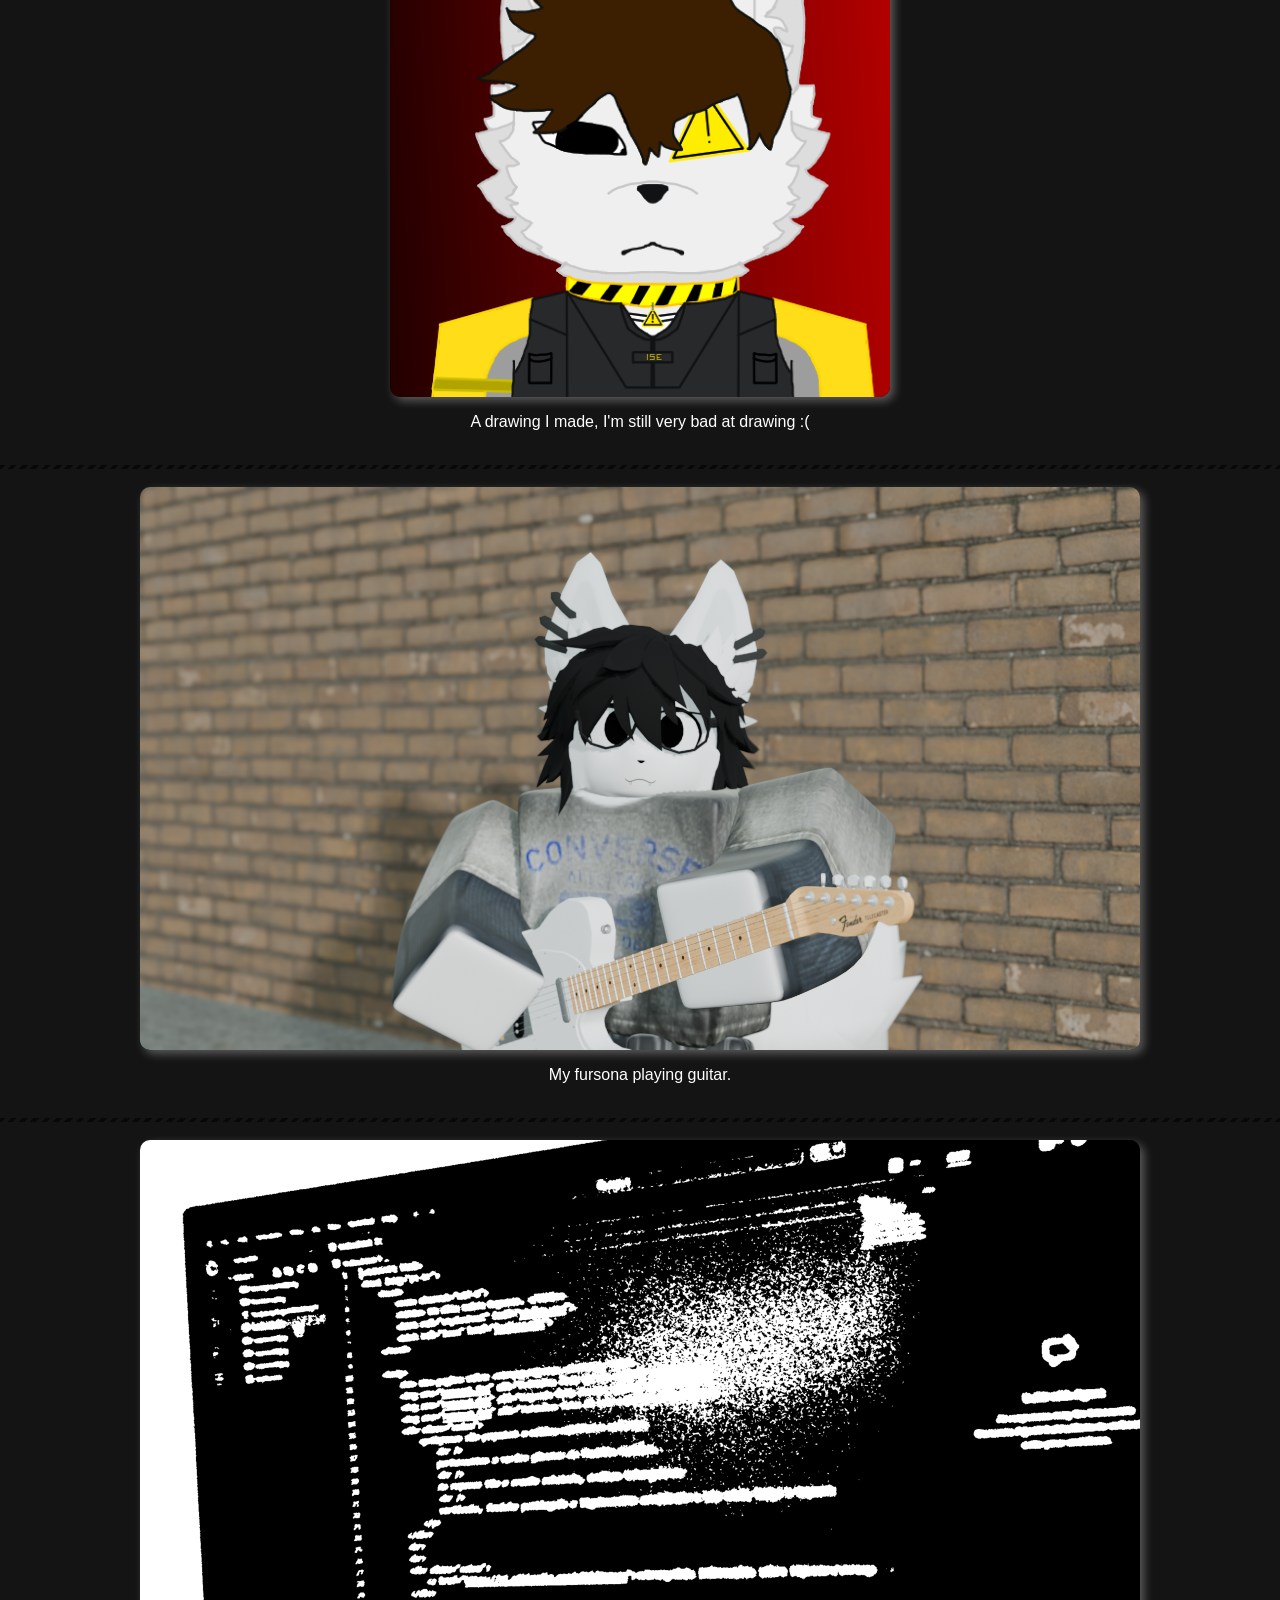
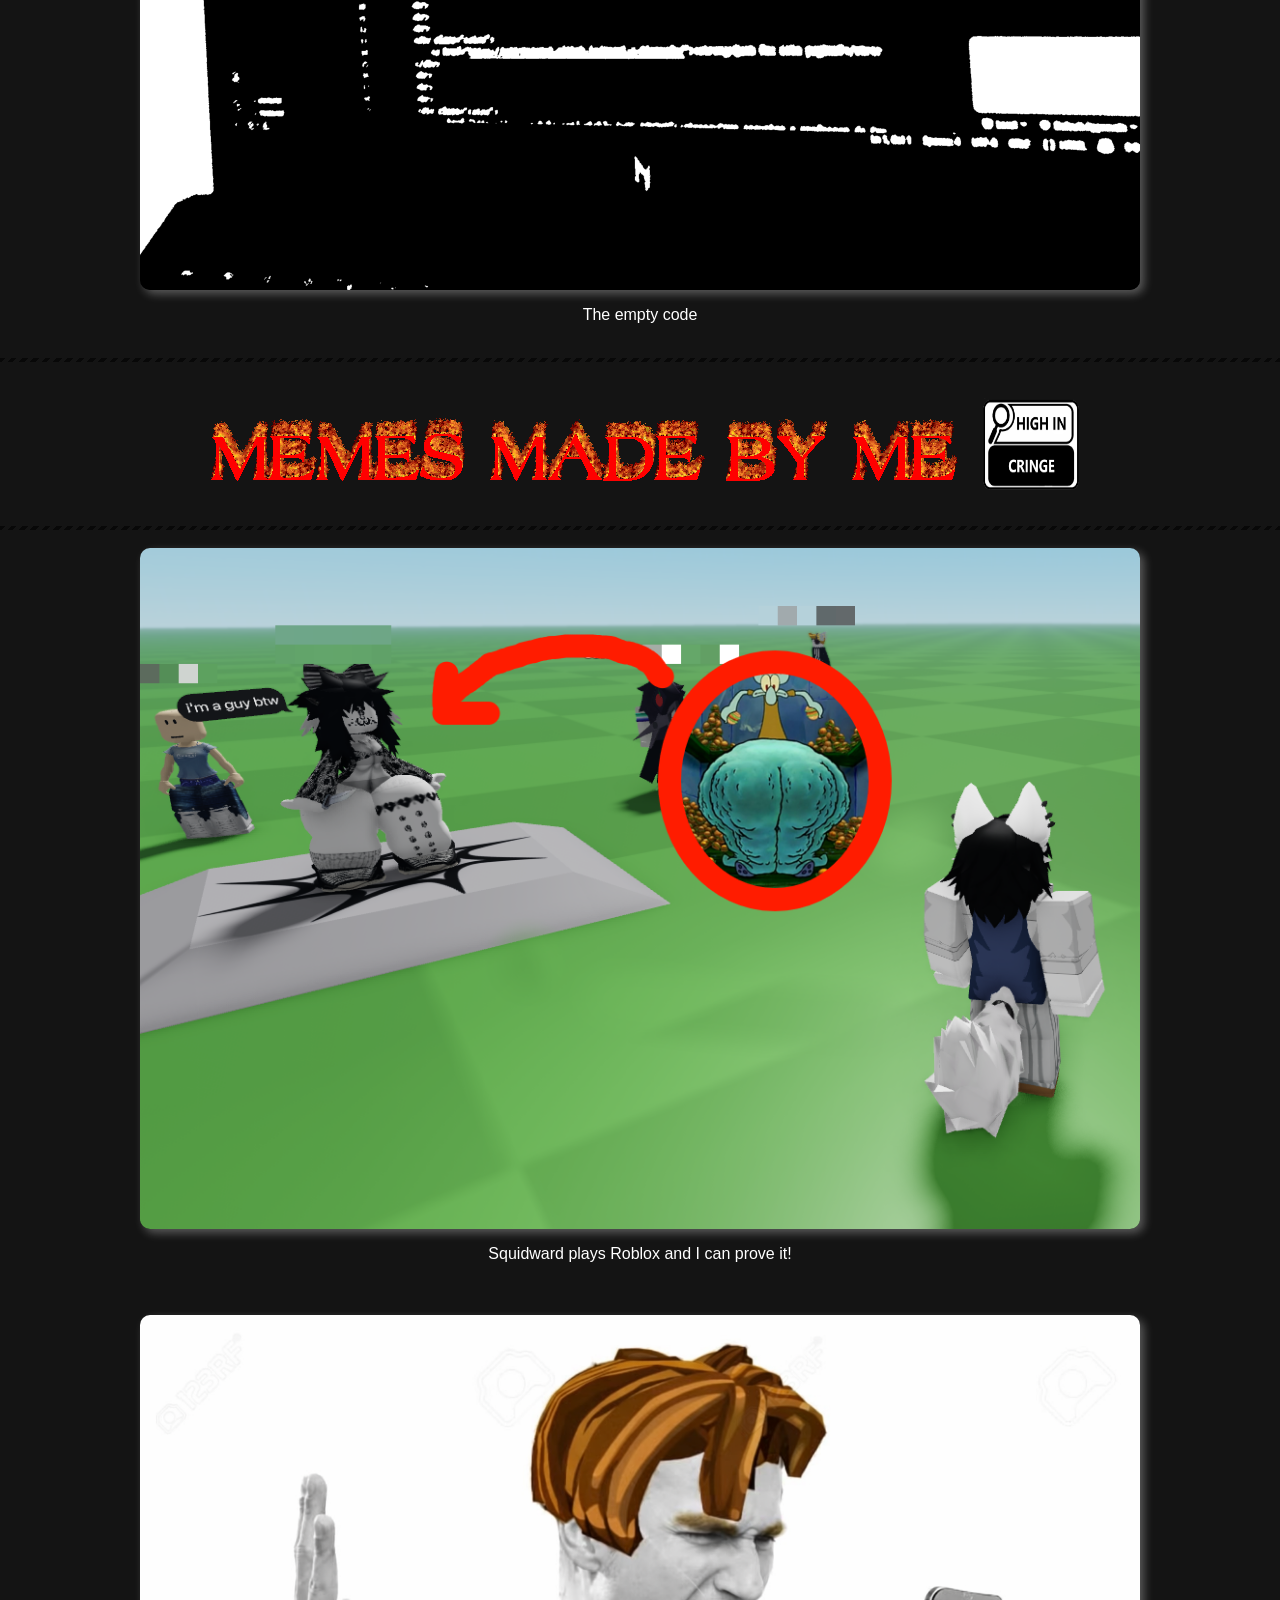
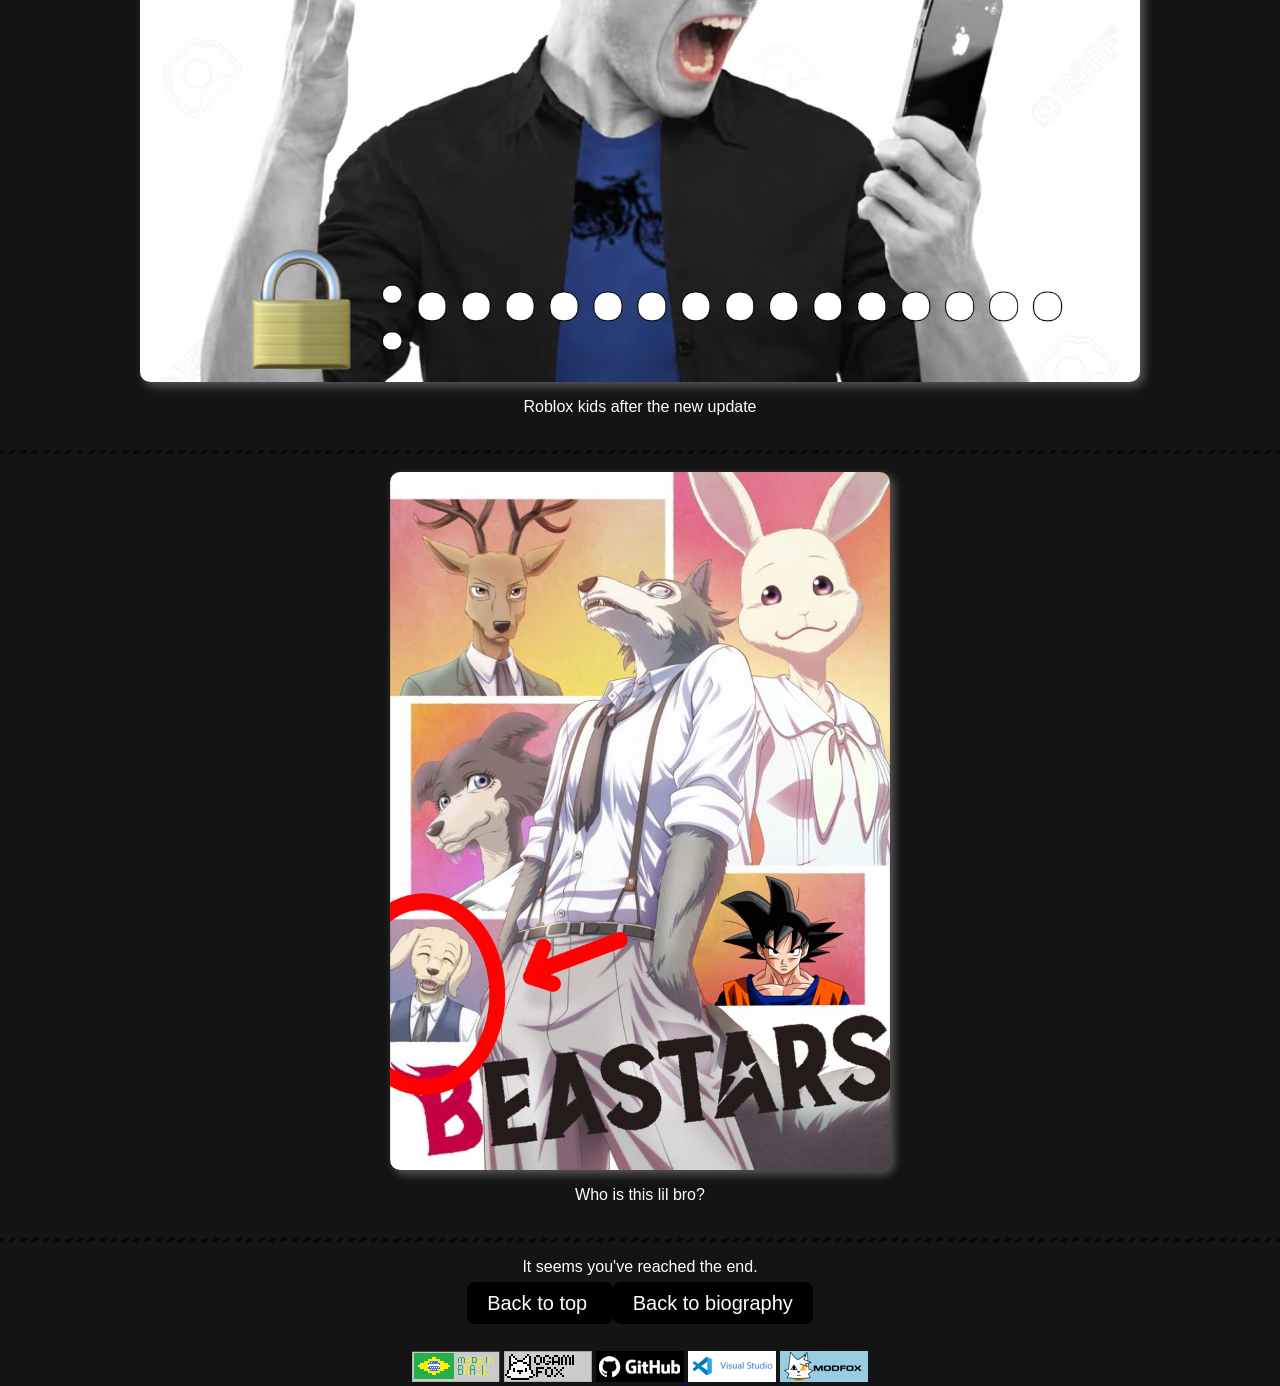
==== commit 9815e709: "Update galeria.html" ====
--- a/galeria.html
+++ b/galeria.html
@@ -101,7 +101,7 @@
     <div class="linha"></div>
     <p class="nome"> It seems you've reached the end. </p>
     <a href="#" class="subir"> Back to top </a>
-    <a href="https://p3dr0r4p0s0.github.io/Ogami-s-Biografy/" class="voltar2"> Back to biography </a>
+    <a href="https://p3dr0r4p0s0.github.io/OgamisBiografyenglish/" class="voltar2"> Back to biography </a>
     <br>
     <br>
     <br>
